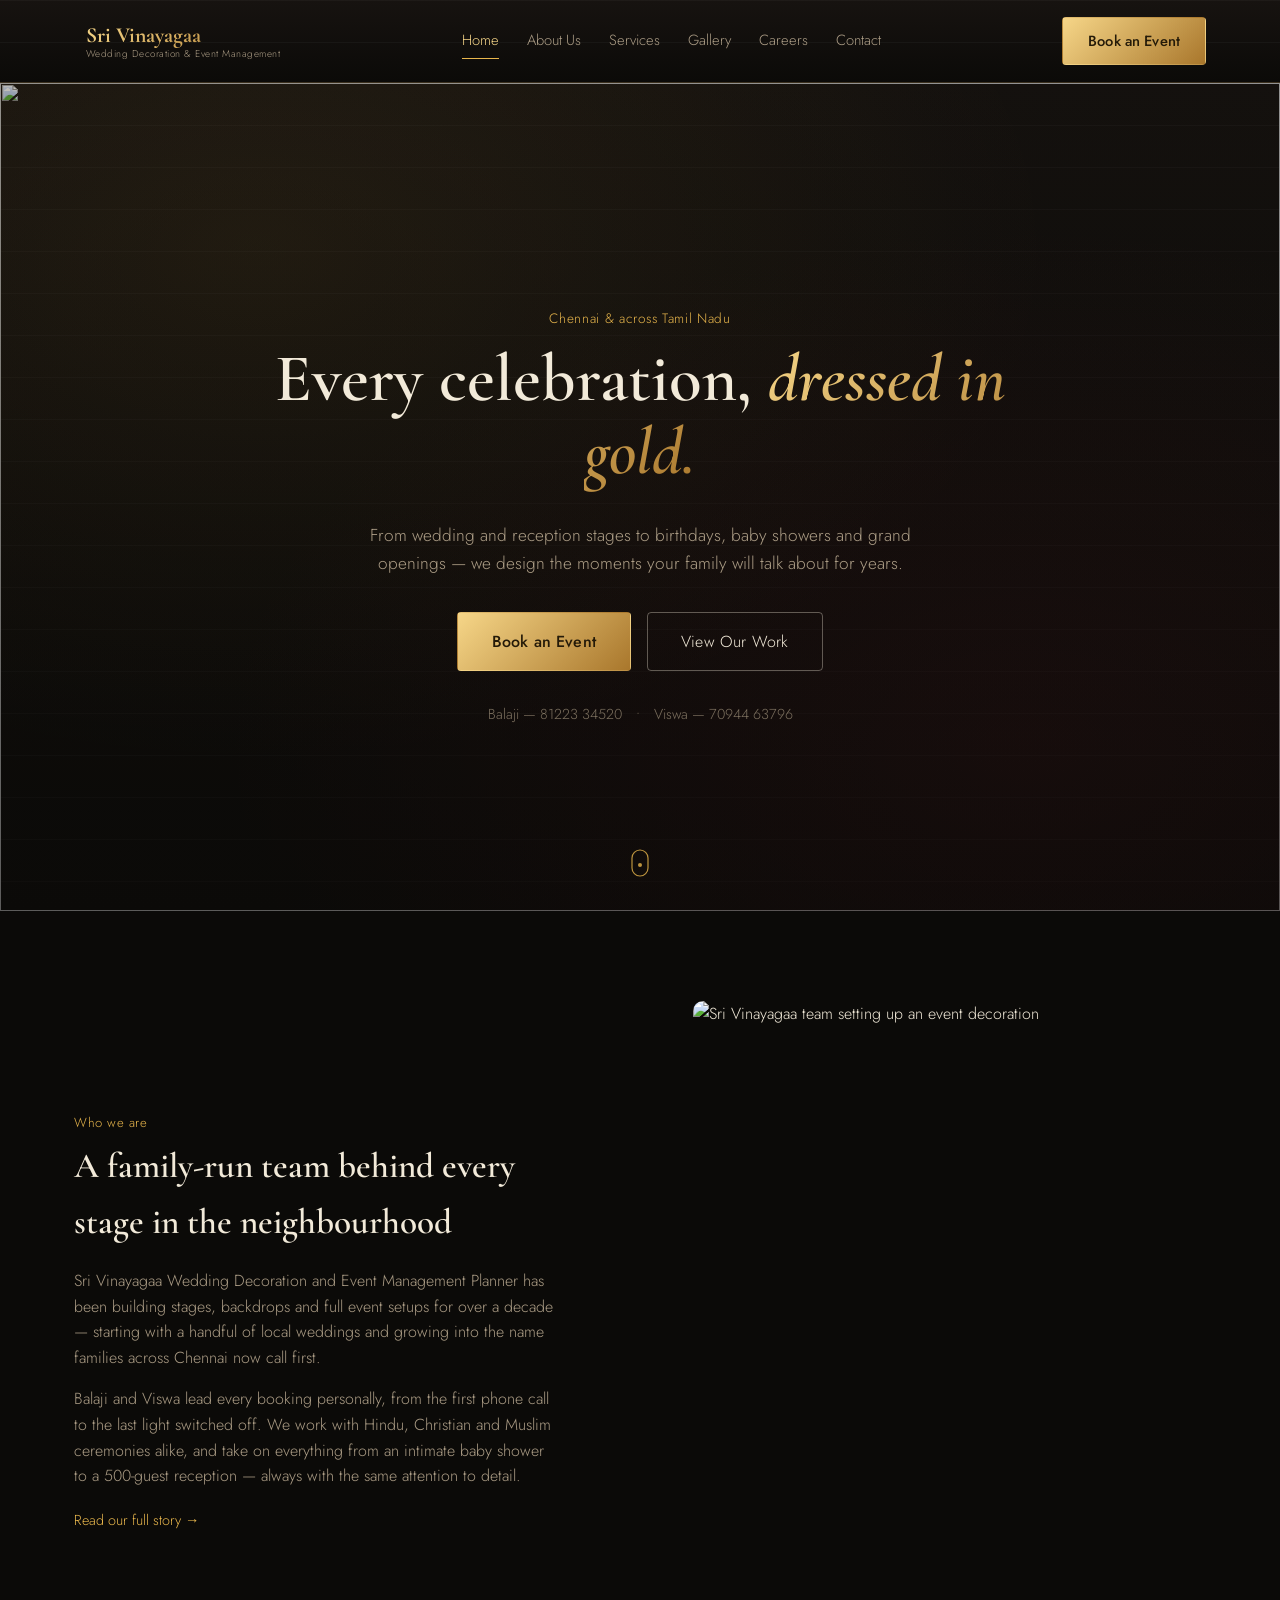
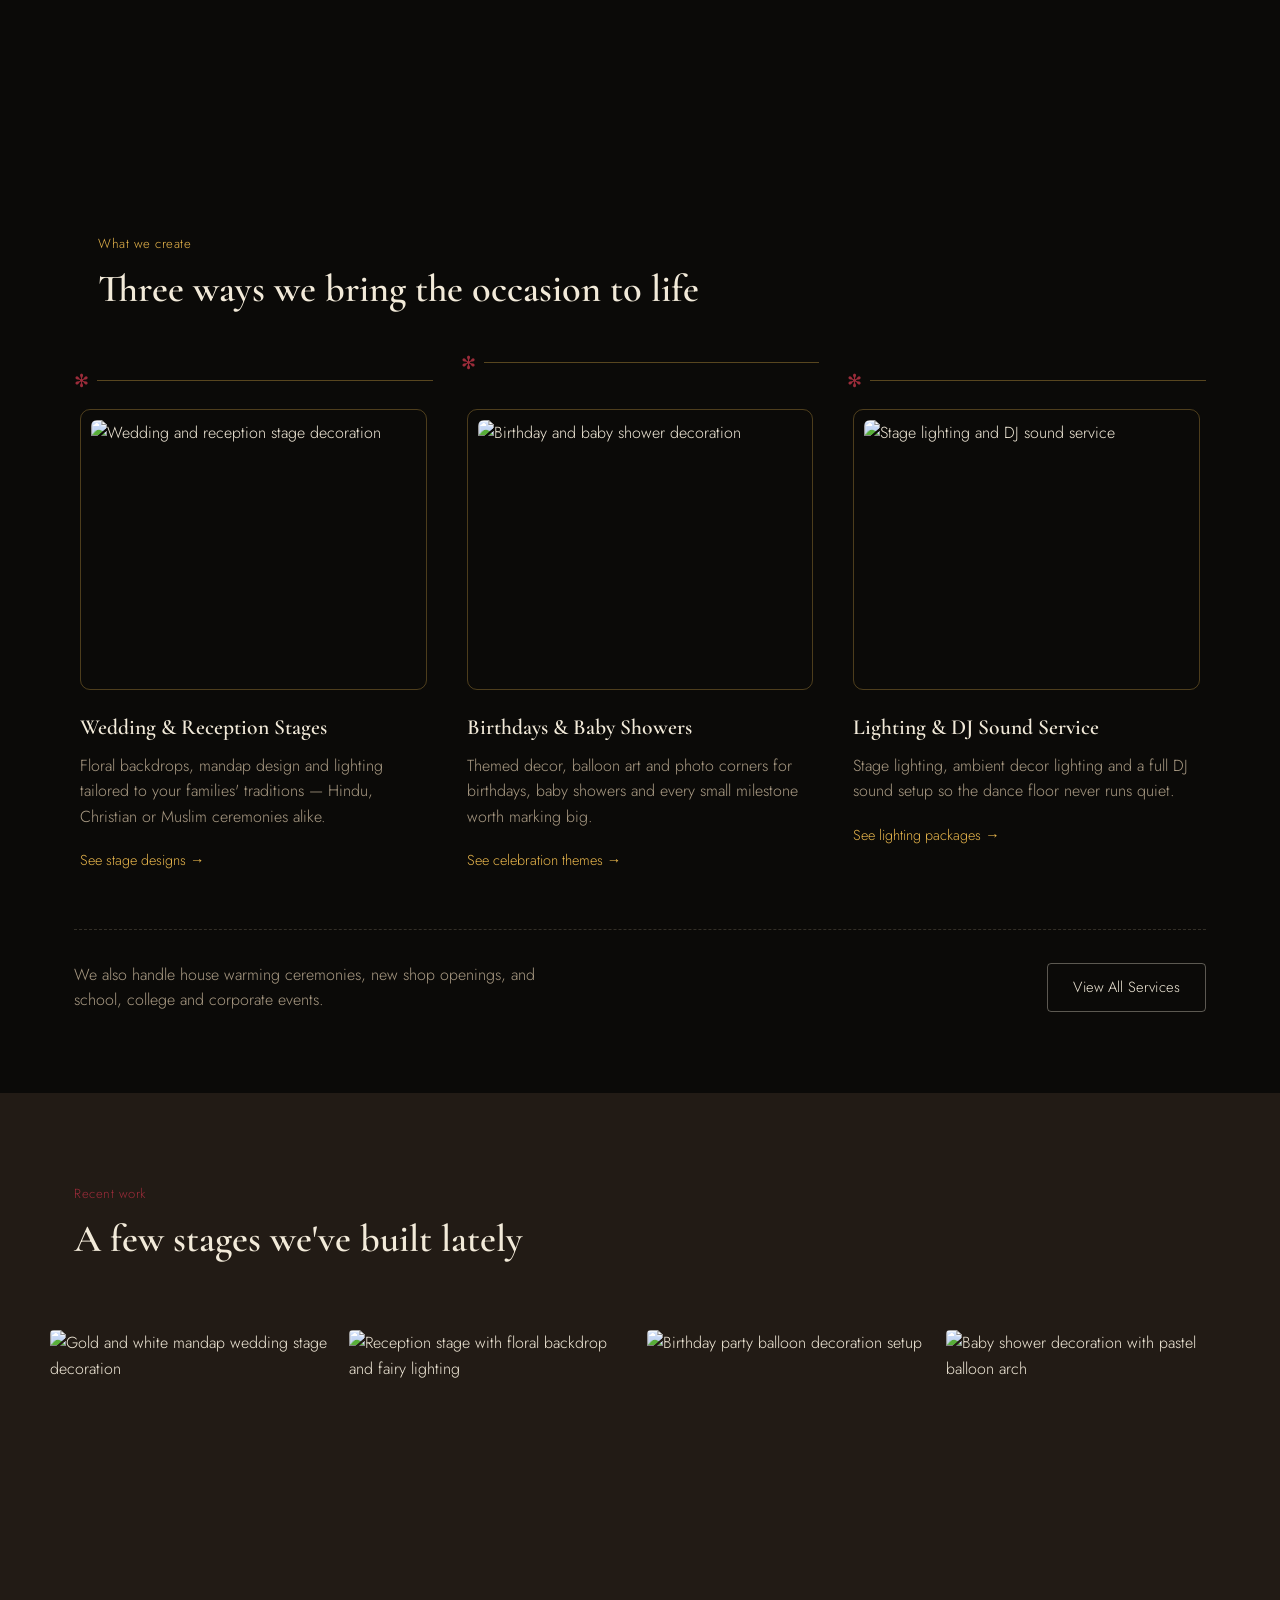
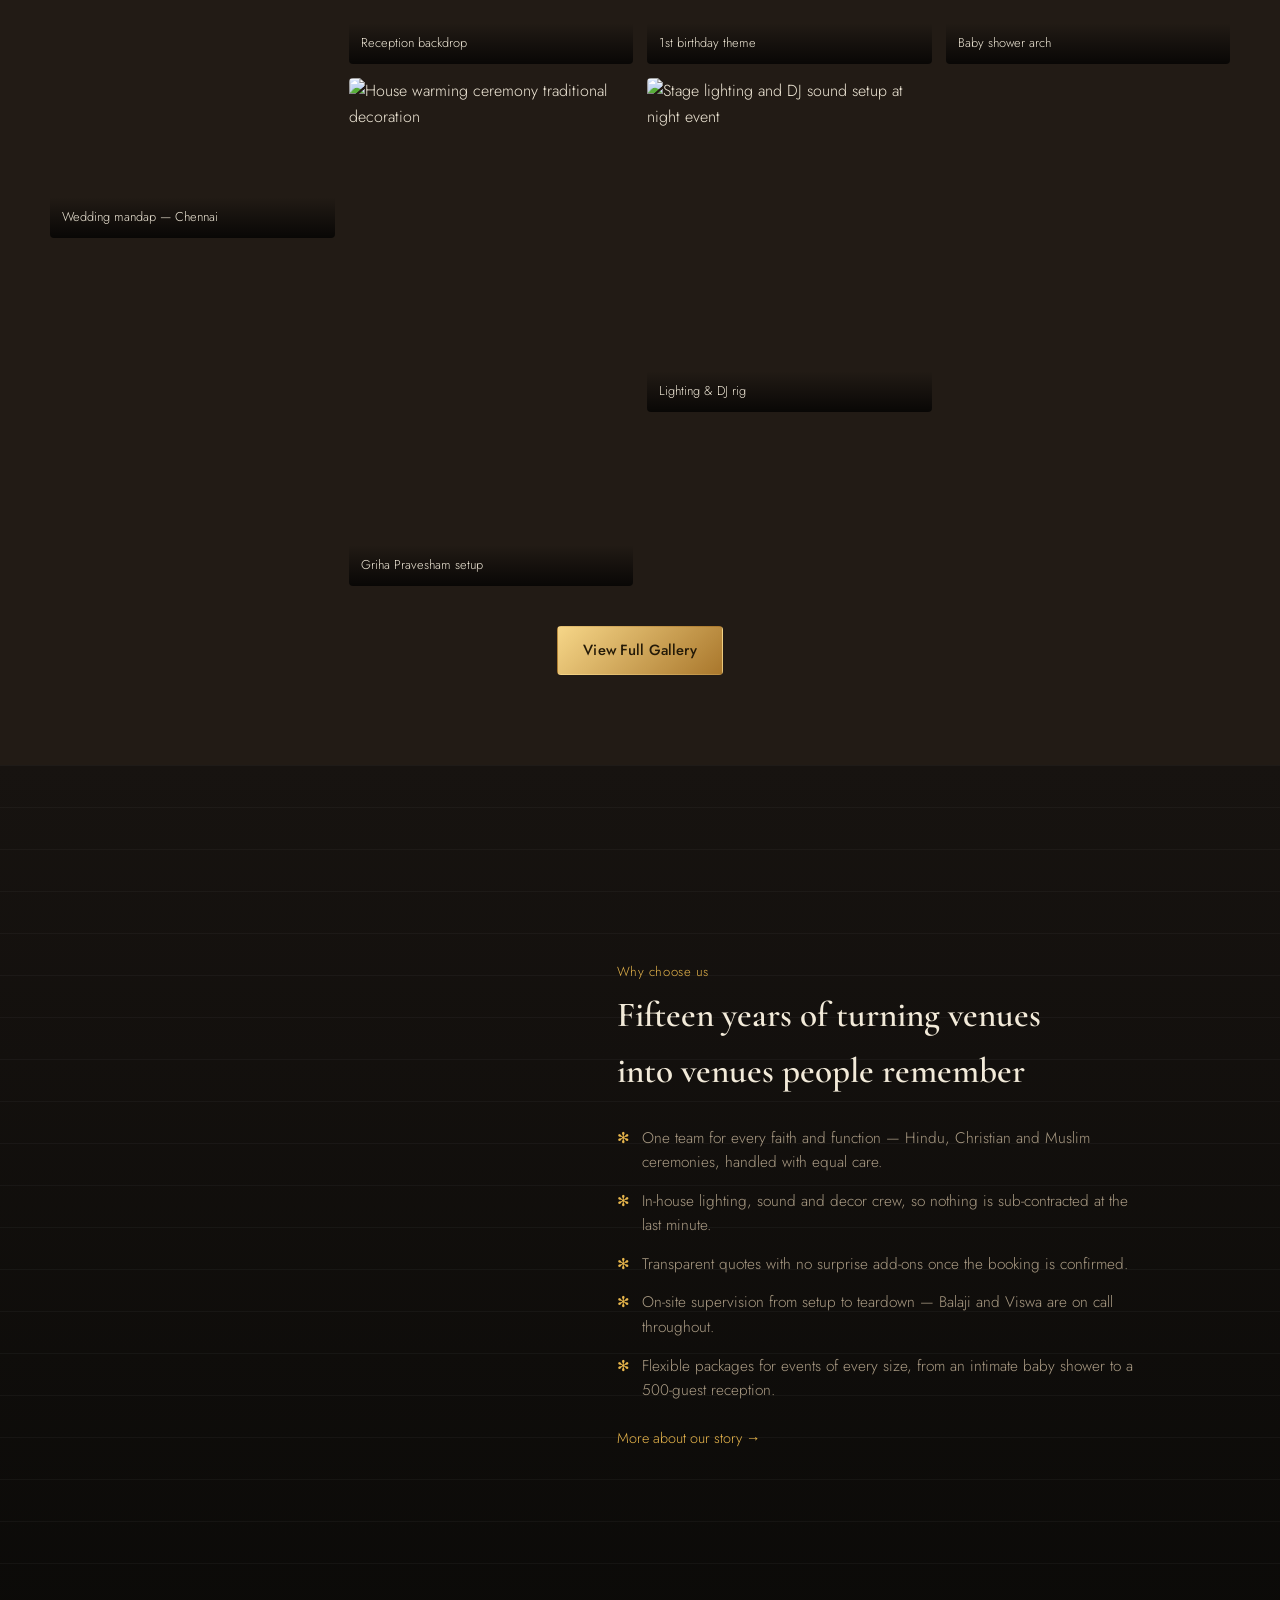
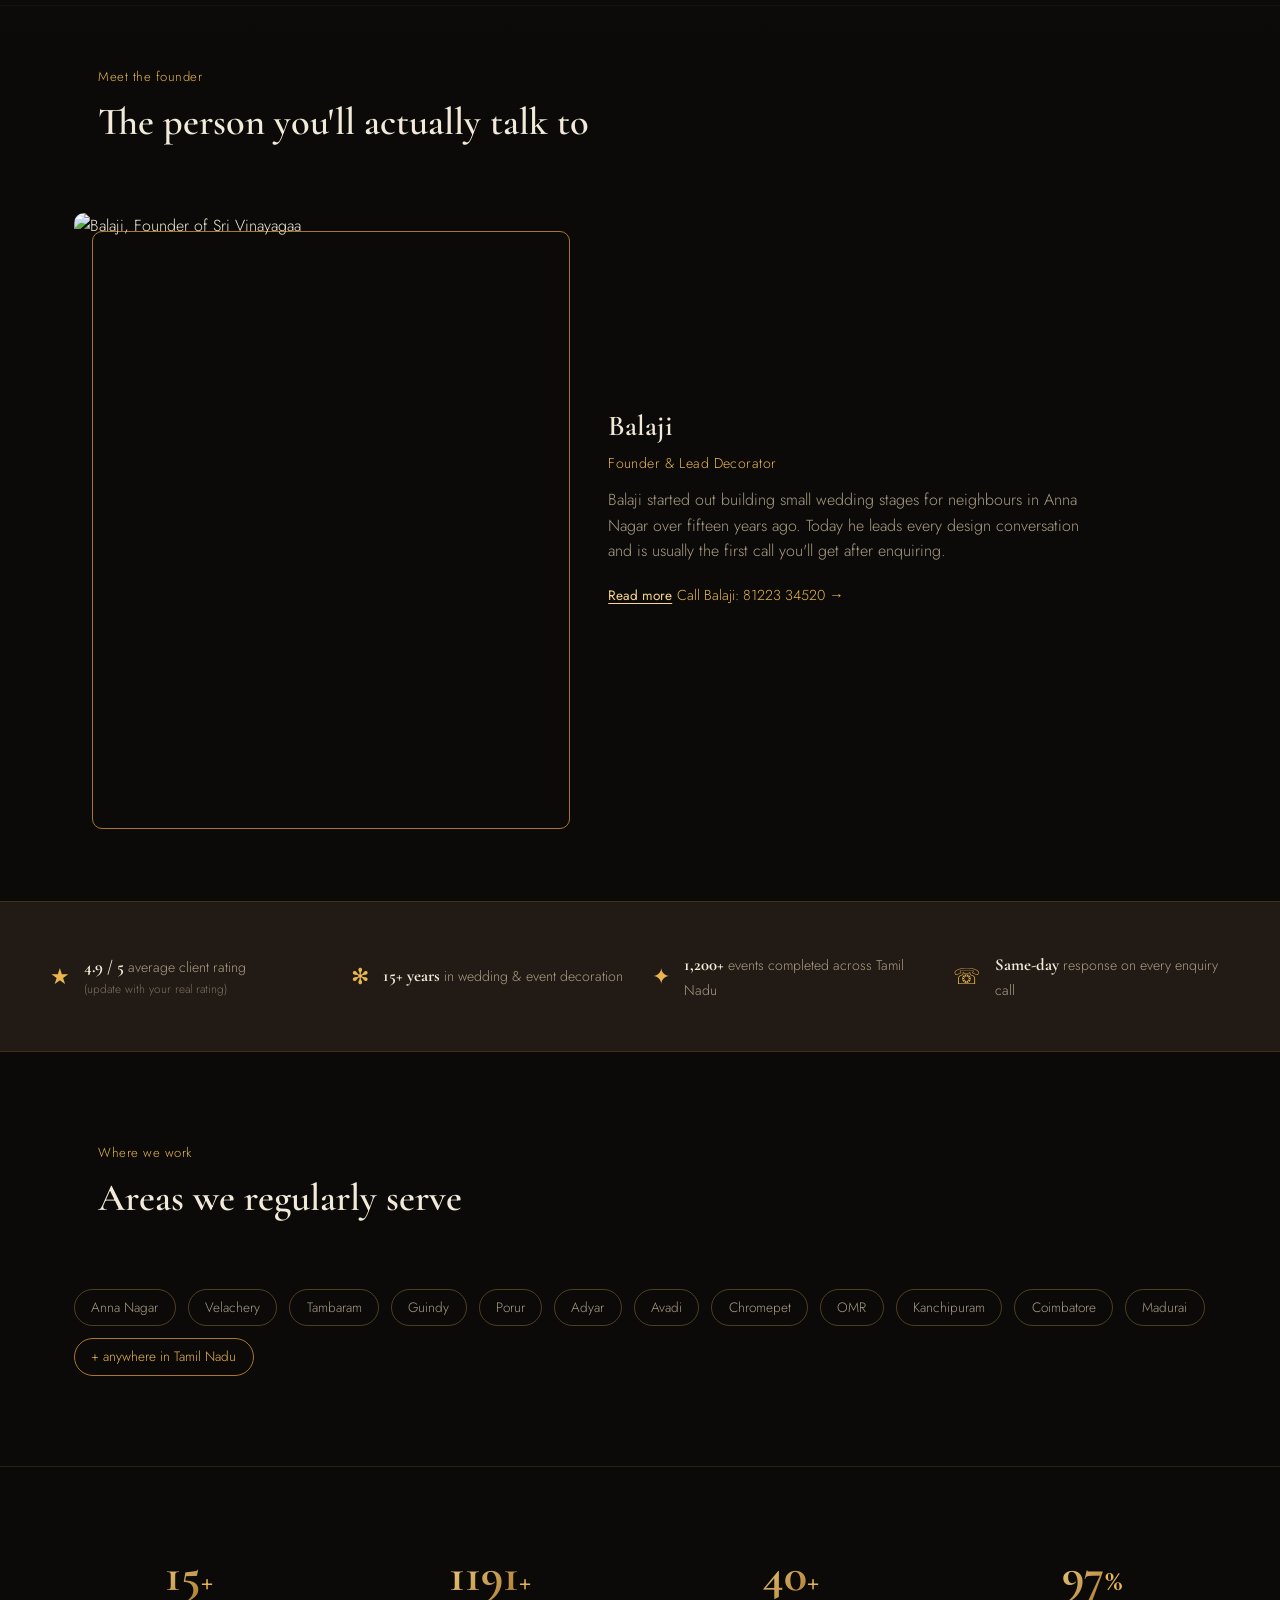
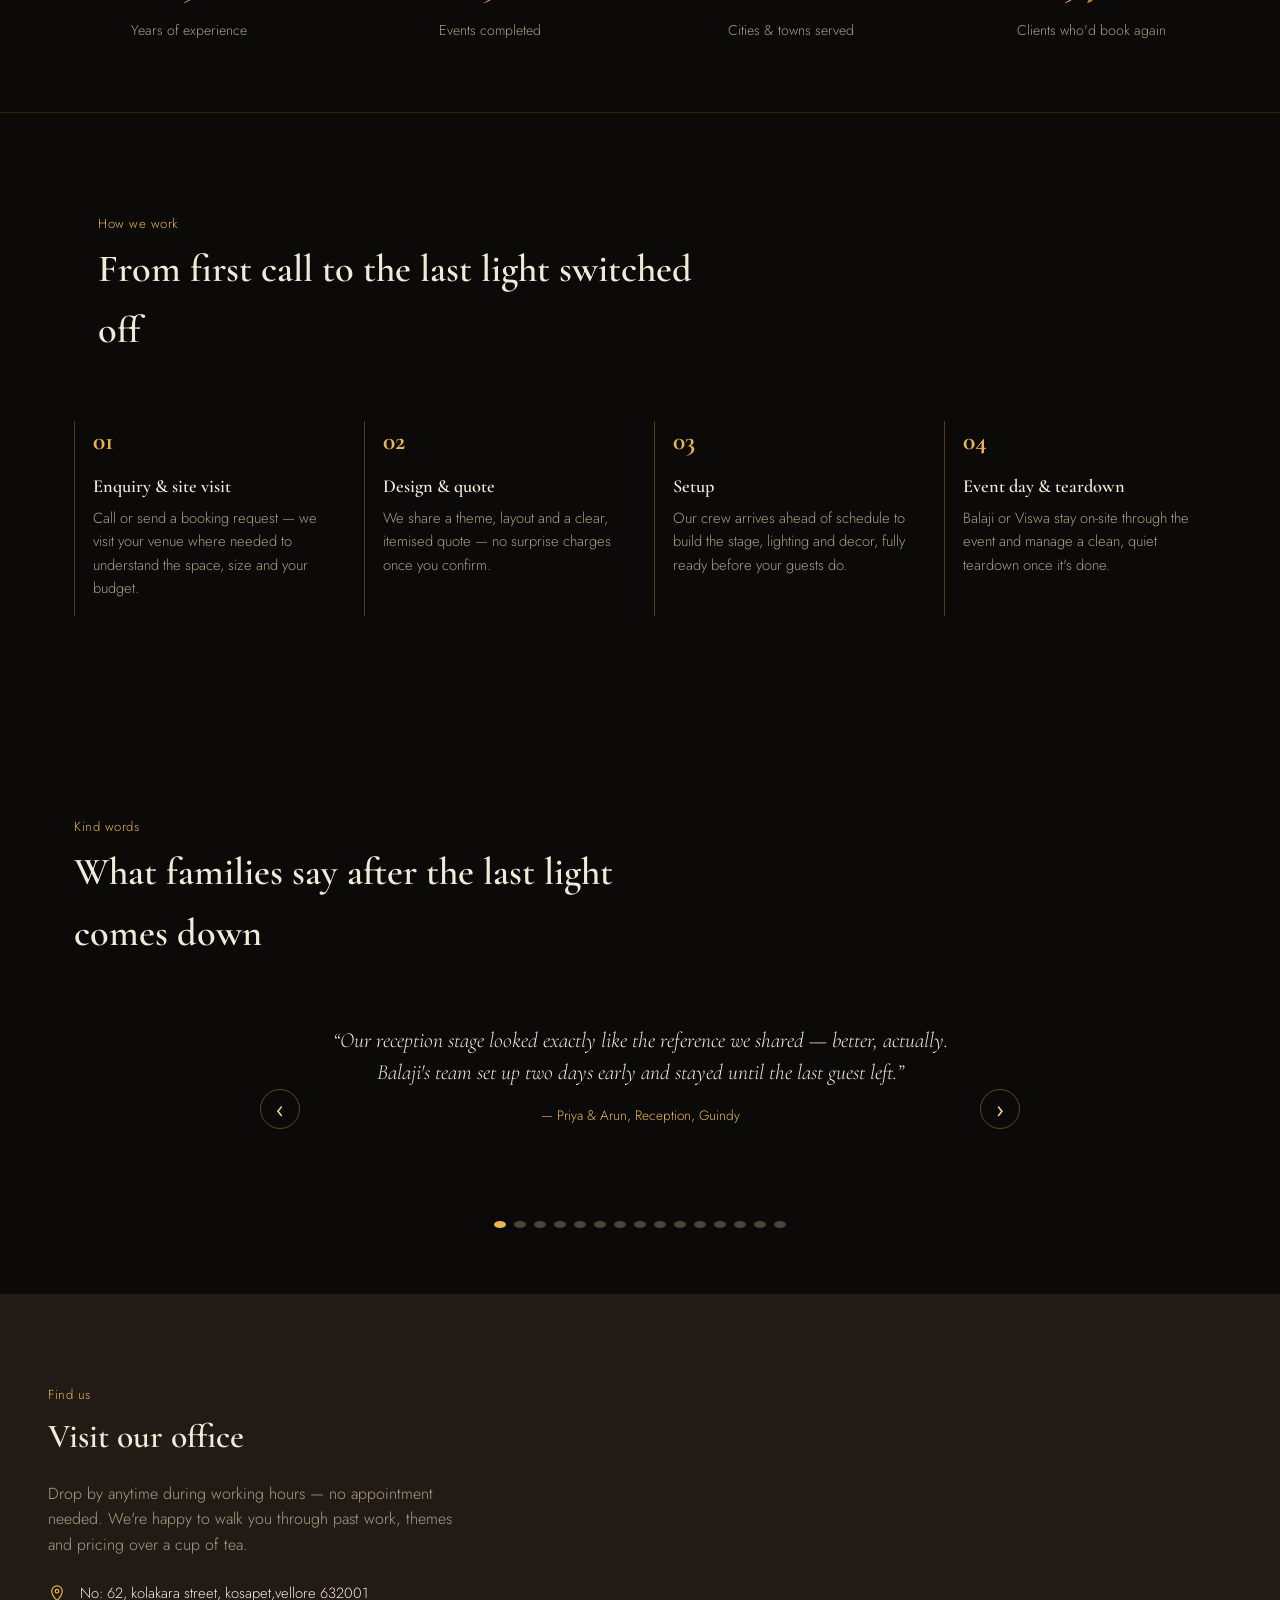
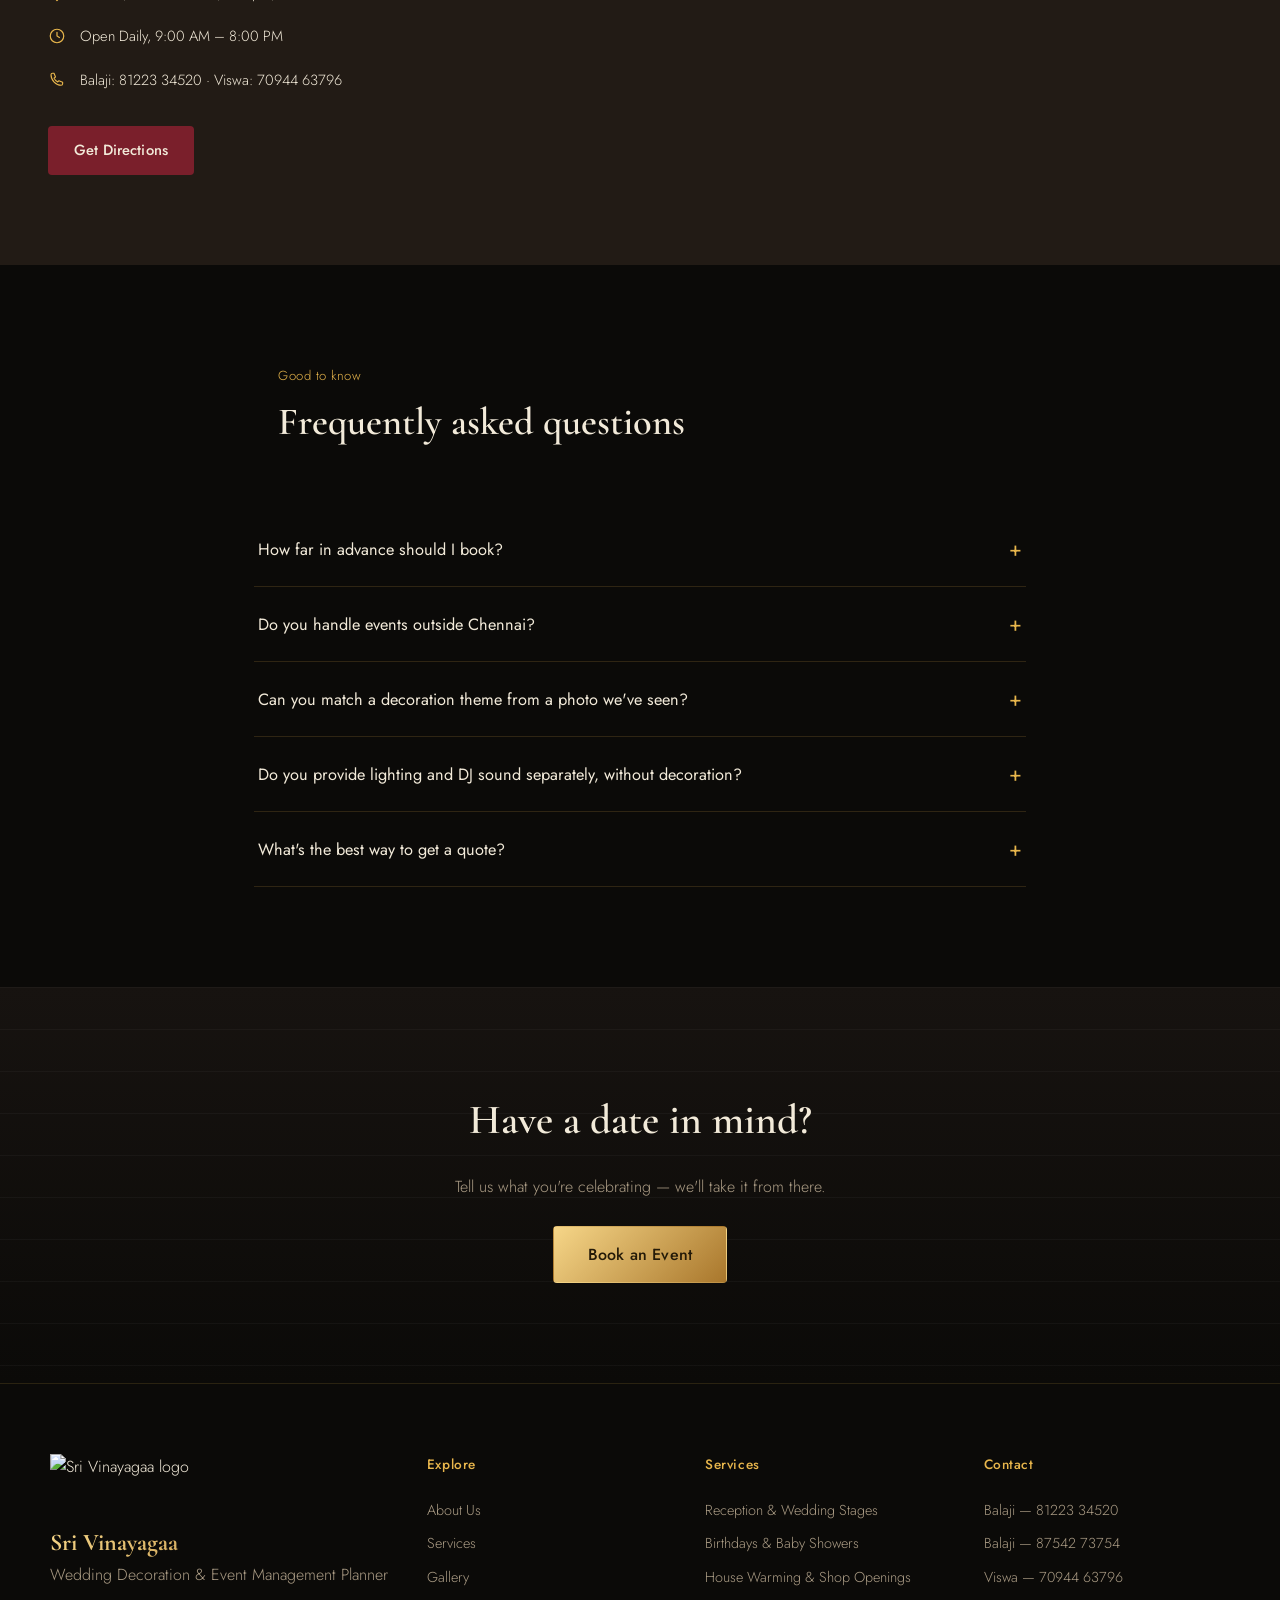
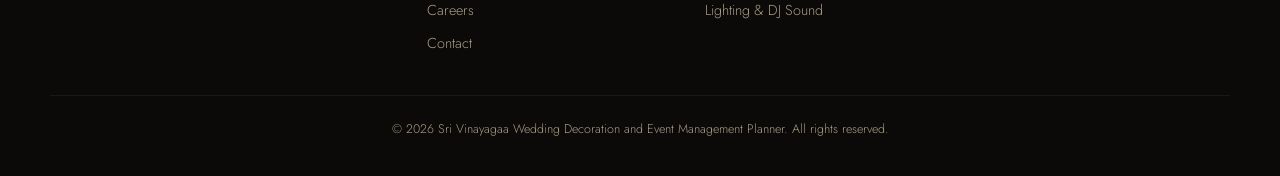
==== index.html @ 03e52f8a "Add files via upload" ====
<!DOCTYPE html>
<html lang="en">
<head>
<meta charset="UTF-8">
<meta name="viewport" content="width=device-width, initial-scale=1.0">
<title>Sri Vinayagaa | Wedding Decoration &amp; Event Management</title>
<meta name="description" content="Sri Vinayagaa Wedding Decoration and Event Management Planner — reception stages, wedding stages, birthday parties, baby showers, house warming, corporate events and lighting &amp; DJ sound service.">
<link rel="preconnect" href="https://fonts.googleapis.com">
<link rel="preconnect" href="https://fonts.gstatic.com" crossorigin>
<link href="https://fonts.googleapis.com/css2?family=Cormorant+Garamond:ital,wght@0,400;0,500;0,600;0,700;1,500&family=Jost:wght@300;400;500;600&display=swap" rel="stylesheet">
<link rel="stylesheet" href="css/style.css">
</head>
<body>

<!-- ============ HEADER ============ -->
<header class="site-header" id="siteHeader">
  <div class="header-inner">
    <a href="index.html" class="brand">
      <span class="brand-mark" aria-hidden="true">
        <img src="images/logo.png" alt="">
      </span>
      <span class="brand-text">
        <span class="brand-name">Sri Vinayagaa</span>
        <span class="brand-tag">Wedding Decoration &amp; Event Management</span>
      </span>
    </a>

    <nav class="main-nav" id="mainNav">
      <a href="index.html" class="active">Home</a>
      <a href="about.html">About Us</a>
      <a href="services.html">Services</a>
      <a href="gallery.html">Gallery</a>
      <a href="careers.html">Careers</a>
      <a href="contact.html">Contact</a>
    </nav>

    <div class="header-actions">
      <button class="btn btn-gold" id="bookEventBtn">Book an Event</button>
      <button class="nav-toggle" id="navToggle" aria-label="Toggle menu" aria-expanded="false">
        <span></span><span></span><span></span>
      </button>
    </div>
  </div>
</header>

<!-- ============ HERO / BANNER ============ -->
<section class="hero" id="home">
  <img src="images/hero-banner.jpg" alt="" class="hero-bg">
  <div class="hero-grain" aria-hidden="true"></div>
  <div class="hero-content">
    <p class="hero-eyebrow">Chennai &amp; across Tamil Nadu</p>
    <h1 class="hero-title">
      Every celebration, <em>dressed in gold.</em>
    </h1>
    <p class="hero-sub">
      From wedding and reception stages to birthdays, baby showers and grand openings —
      we design the moments your family will talk about for years.
    </p>
    <div class="hero-cta">
      <button class="btn btn-gold btn-lg" id="heroBookBtn">Book an Event</button>
      <a href="#gallery" class="btn btn-outline btn-lg">View Our Work</a>
    </div>
    <div class="hero-contacts">
      <a href="tel:8122334520">Balaji — 81223 34520</a>
      <span class="dot">•</span>
      <a href="tel:7094463796">Viswa — 70944 63796</a>
    </div>
  </div>
  <a href="#services" class="scroll-cue" aria-label="Scroll to services">
    <svg width="18" height="28" viewBox="0 0 18 28"><rect x="1" y="1" width="16" height="26" rx="8" fill="none" stroke="#e8b64c" stroke-width="1.2"/><circle cx="9" cy="9" r="2" fill="#e8b64c"><animate attributeName="cy" values="9;16;9" dur="1.8s" repeatCount="indefinite"/></circle></svg>
  </a>
</section>

<!-- ============ INTRO / ABOUT ============ -->
<section class="intro" id="intro">
  <div class="intro-content">
    <p class="section-kicker">Who we are</p>
    <h2>A family-run team behind every stage in the neighbourhood</h2>
    <p>Sri Vinayagaa Wedding Decoration and Event Management Planner has been building stages, backdrops and full event setups for over a decade — starting with a handful of local weddings and growing into the name families across Chennai now call first.</p>
    <p>Balaji and Viswa lead every booking personally, from the first phone call to the last light switched off. We work with Hindu, Christian and Muslim ceremonies alike, and take on everything from an intimate baby shower to a 500-guest reception — always with the same attention to detail.</p>
    <a href="about.html" class="panel-link">Read our full story →</a>
  </div>
  <div class="intro-media">
    <img src="images/about.jpg" alt="Sri Vinayagaa team setting up an event decoration" loading="lazy">
  </div>
</section>

<!-- ============ TOP SERVICES ============ -->
<section class="services" id="services">
  <div class="section-head">
    <p class="section-kicker">What we create</p>
    <h2>Three ways we bring the occasion to life</h2>
  </div>

  <div class="service-panels">
    <article class="service-panel">
      <div class="service-num" aria-hidden="true">✻</div>
      <div class="service-image">
        <img src="images/service-1.jpg" alt="Wedding and reception stage decoration" loading="lazy">
      </div>
      <h3>Wedding &amp; Reception Stages</h3>
      <p>Floral backdrops, mandap design and lighting tailored to your families' traditions — Hindu, Christian or Muslim ceremonies alike.</p>
      <a href="services.html#stages" class="panel-link">See stage designs →</a>
    </article>

    <article class="service-panel service-panel--raised">
      <div class="service-num" aria-hidden="true">✻</div>
      <div class="service-image">
        <img src="images/service-2.jpg" alt="Birthday and baby shower decoration" loading="lazy">
      </div>
      <h3>Birthdays &amp; Baby Showers</h3>
      <p>Themed decor, balloon art and photo corners for birthdays, baby showers and every small milestone worth marking big.</p>
      <a href="services.html#celebrations" class="panel-link">See celebration themes →</a>
    </article>

    <article class="service-panel">
      <div class="service-num" aria-hidden="true">✻</div>
      <div class="service-image">
        <img src="images/service-3.jpg" alt="Stage lighting and DJ sound service" loading="lazy">
      </div>
      <h3>Lighting &amp; DJ Sound Service</h3>
      <p>Stage lighting, ambient decor lighting and a full DJ sound setup so the dance floor never runs quiet.</p>
      <a href="services.html#lighting" class="panel-link">See lighting packages →</a>
    </article>
  </div>

  <div class="services-more">
    <p>We also handle house warming ceremonies, new shop openings, and school, college and corporate events.</p>
    <a href="services.html" class="btn btn-outline">View All Services</a>
  </div>
</section>

<!-- ============ GALLERY ============ -->
<section class="gallery" id="gallery">
  <div class="section-head section-head--light">
    <p class="section-kicker">Recent work</p>
    <h2>A few stages we've built lately</h2>
  </div>

  <div class="gallery-grid">
    <figure class="g-item g-tall">
      <img src="images/gallery-1.jpg" alt="Gold and white mandap wedding stage decoration" loading="lazy">
      <figcaption>Wedding mandap — Chennai</figcaption>
    </figure>
    <figure class="g-item">
      <img src="images/gallery-2.jpg" alt="Reception stage with floral backdrop and fairy lighting" loading="lazy">
      <figcaption>Reception backdrop</figcaption>
    </figure>
    <figure class="g-item">
      <img src="images/gallery-3.jpg" alt="Birthday party balloon decoration setup" loading="lazy">
      <figcaption>1st birthday theme</figcaption>
    </figure>
    <figure class="g-item">
      <img src="images/gallery-4.jpg" alt="Baby shower decoration with pastel balloon arch" loading="lazy">
      <figcaption>Baby shower arch</figcaption>
    </figure>
    <figure class="g-item g-tall">
      <img src="images/gallery-5.jpg" alt="House warming ceremony traditional decoration" loading="lazy">
      <figcaption>Griha Pravesham setup</figcaption>
    </figure>
    <figure class="g-item">
      <img src="images/gallery-6.jpg" alt="Stage lighting and DJ sound setup at night event" loading="lazy">
      <figcaption>Lighting &amp; DJ rig</figcaption>
    </figure>
  </div>

  <div class="gallery-cta">
    <a href="projects.html" class="btn btn-gold">View Full Gallery</a>
  </div>
</section>

<!-- ============ WHY CHOOSE US ============ -->
<section class="why" id="why">
  <div class="why-media" aria-hidden="true">
    <img src="images/why-choose-us.jpg" alt="">
    <div class="why-media-frame"></div>
  </div>
  <div class="why-content">
    <p class="section-kicker">Why choose us</p>
    <h2>Fifteen years of turning venues into venues people remember</h2>
    <ul class="why-list">
      <li><span aria-hidden="true">✻</span> One team for every faith and function — Hindu, Christian and Muslim ceremonies, handled with equal care.</li>
      <li><span aria-hidden="true">✻</span> In-house lighting, sound and decor crew, so nothing is sub-contracted at the last minute.</li>
      <li><span aria-hidden="true">✻</span> Transparent quotes with no surprise add-ons once the booking is confirmed.</li>
      <li><span aria-hidden="true">✻</span> On-site supervision from setup to teardown — Balaji and Viswa are on call throughout.</li>
      <li><span aria-hidden="true">✻</span> Flexible packages for events of every size, from an intimate baby shower to a 500-guest reception.</li>
    </ul>
    <a href="about.html" class="panel-link">More about our story →</a>
  </div>
</section>

<!-- ============ FOUNDER ============ -->
<section class="founders" id="founders">
  <div class="section-head">
    <p class="section-kicker">Meet the founder</p>
    <h2>The person you'll actually talk to</h2>
  </div>

  <div class="founder-single">
    <div class="founder-photo">
      <img src="images/founder-balaji.jpg" alt="Balaji, Founder of Sri Vinayagaa" loading="lazy">
      <div class="founder-photo-frame"></div>
    </div>
    <div class="founder-content">
      <h3>Balaji</h3>
      <p class="founder-role">Founder &amp; Lead Decorator</p>
      <p class="founder-bio">
        Balaji started out building small wedding stages for neighbours in Anna Nagar over fifteen years ago.
        Today he leads every design conversation and is usually the first call you'll get after enquiring.
        <span class="founder-bio-more"> He personally visits larger venues before quoting, and has a habit of showing up to check on a setup even after handing it off to the crew — old habits from the early days when it was just him and one helper.</span>
      </p>
      <button class="founder-toggle" data-state="closed">Read more</button>
      <a href="tel:8122334520" class="panel-link">Call Balaji: 81223 34520 →</a>
    </div>
  </div>
</section>

<!-- ============ TRUST & RECOGNITION ============ -->
<section class="trust" id="trust">
  <div class="trust-grid">
    <div class="trust-item">
      <span class="trust-icon" aria-hidden="true">★</span>
      <p><strong>4.9 / 5</strong> average client rating <em>(update with your real rating)</em></p>
    </div>
    <div class="trust-item">
      <span class="trust-icon" aria-hidden="true">✻</span>
      <p><strong>15+ years</strong> in wedding &amp; event decoration</p>
    </div>
    <div class="trust-item">
      <span class="trust-icon" aria-hidden="true">✦</span>
      <p><strong>1,200+</strong> events completed across Tamil Nadu</p>
    </div>
    <div class="trust-item">
      <span class="trust-icon" aria-hidden="true">☏</span>
      <p><strong>Same-day</strong> response on every enquiry call</p>
    </div>
  </div>
</section>

<!-- ============ SERVICE AREAS ============ -->
<section class="areas" id="areas">
  <div class="section-head">
    <p class="section-kicker">Where we work</p>
    <h2>Areas we regularly serve</h2>
  </div>
  <div class="area-chips">
    <span>Anna Nagar</span>
    <span>Velachery</span>
    <span>Tambaram</span>
    <span>Guindy</span>
    <span>Porur</span>
    <span>Adyar</span>
    <span>Avadi</span>
    <span>Chromepet</span>
    <span>OMR</span>
    <span>Kanchipuram</span>
    <span>Coimbatore</span>
    <span>Madurai</span>
    <span>+ anywhere in Tamil Nadu</span>
  </div>
</section>

<!-- ============ ACHIEVEMENTS / STATS ============ -->
<section class="stats" id="stats">
  <div class="stats-grid">
    <div class="stat">
      <span class="stat-num" data-count="15">0</span><span class="stat-suffix">+</span>
      <p>Years of experience</p>
    </div>
    <div class="stat">
      <span class="stat-num" data-count="1200">0</span><span class="stat-suffix">+</span>
      <p>Events completed</p>
    </div>
    <div class="stat">
      <span class="stat-num" data-count="40">0</span><span class="stat-suffix">+</span>
      <p>Cities &amp; towns served</p>
    </div>
    <div class="stat">
      <span class="stat-num" data-count="98">0</span><span class="stat-suffix">%</span>
      <p>Clients who'd book again</p>
    </div>
  </div>
</section>

<!-- ============ OUR PROCESS ============ -->
<section class="process" id="process">
  <div class="section-head">
    <p class="section-kicker">How we work</p>
    <h2>From first call to the last light switched off</h2>
  </div>
  <ol class="process-steps">
    <li>
      <span class="process-step-num">01</span>
      <h3>Enquiry &amp; site visit</h3>
      <p>Call or send a booking request — we visit your venue where needed to understand the space, size and your budget.</p>
    </li>
    <li>
      <span class="process-step-num">02</span>
      <h3>Design &amp; quote</h3>
      <p>We share a theme, layout and a clear, itemised quote — no surprise charges once you confirm.</p>
    </li>
    <li>
      <span class="process-step-num">03</span>
      <h3>Setup</h3>
      <p>Our crew arrives ahead of schedule to build the stage, lighting and decor, fully ready before your guests do.</p>
    </li>
    <li>
      <span class="process-step-num">04</span>
      <h3>Event day &amp; teardown</h3>
      <p>Balaji or Viswa stay on-site through the event and manage a clean, quiet teardown once it's done.</p>
    </li>
  </ol>
</section>

<!-- ============ TESTIMONIALS ============ --> 
<section class="testimonials" id="testimonials"> 
  <div class="section-head"> 
    <p class="section-kicker">Kind words</p> 
    <h2>What families say after the last light comes down</h2> 
  </div> 
 
  <div class="testimonial-carousel" id="testimonialCarousel"> 
    <button class="t-arrow t-prev" id="tPrev" aria-label="Previous testimonial">‹</button> 
 
    <div class="t-track" id="tTrack"> 

      <blockquote class="t-slide active"> 
        <p>“Our reception stage looked exactly like the reference we shared — better, actually. Balaji's team set up two days early and stayed until the last guest left.”</p> 
        <cite>— Priya &amp; Arun, Reception, Guindy</cite> 
      </blockquote> 

      <blockquote class="t-slide"> 
        <p>“We booked them for our son's first birthday with barely a week's notice. The balloon theme and lighting came together like it was planned for months.”</p> 
        <cite>— Fathima R., Birthday, Velachery</cite> 
      </blockquote> 

      <blockquote class="t-slide"> 
        <p>“Professional, punctual and reasonably priced. The DJ and sound setup for our shop opening drew a crowd from the whole street.”</p> 
        <cite>— Joseph M., Shop Opening, Tambaram</cite> 
      </blockquote> 

      <blockquote class="t-slide"> 
        <p>“The wedding decorations were beautiful and exactly matched our traditional theme. Every small detail was handled perfectly.”</p> 
        <cite>— Kavya &amp; Suresh, Wedding, Anna Nagar</cite> 
      </blockquote> 

      <blockquote class="t-slide"> 
        <p>“From the first discussion to the final setup, everything was smooth. The floral decorations made our engagement ceremony very special.”</p> 
        <cite>— Divya &amp; Karthik, Engagement, Adyar</cite> 
      </blockquote> 

      <blockquote class="t-slide"> 
        <p>“We loved the baby shower decoration. The pastel colours, balloons and backdrop looked amazing in every photograph.”</p> 
        <cite>— Sneha &amp; Vijay, Baby Shower, Porur</cite> 
      </blockquote> 

      <blockquote class="t-slide"> 
        <p>“The house-warming decoration was elegant and simple, exactly what we wanted. The team arrived on time and completed everything neatly.”</p> 
        <cite>— Meena &amp; Rajesh, House Warming, Ambattur</cite> 
      </blockquote> 

      <blockquote class="t-slide"> 
        <p>“The lighting completely transformed our venue. Guests kept asking who arranged the decoration. Excellent work from the entire team.”</p> 
        <cite>— Anitha S., Birthday Celebration, Nungambakkam</cite> 
      </blockquote> 

      <blockquote class="t-slide"> 
        <p>“We had a very short timeline for our corporate event, but the team managed everything professionally. The stage and lighting looked premium.”</p> 
        <cite>— Rahul K., Corporate Event, OMR</cite> 
      </blockquote> 

      <blockquote class="t-slide"> 
        <p>“The reception backdrop was absolutely gorgeous. The combination of flowers and warm lighting made the entire venue look luxurious.”</p> 
        <cite>— Harini &amp; Pradeep, Reception, T. Nagar</cite> 
      </blockquote> 

      <blockquote class="t-slide"> 
        <p>“Our daughter's birthday theme came out exactly as we imagined. The balloon arrangement was colourful, creative and beautifully finished.”</p> 
        <cite>— Lakshmi R., Birthday, Sholinganallur</cite> 
      </blockquote> 

      <blockquote class="t-slide"> 
        <p>“The traditional wedding stage decoration was stunning. The flowers, backdrop and lighting complemented the ceremony beautifully.”</p> 
        <cite>— Nandhini &amp; Vignesh, Wedding, Mylapore</cite> 
      </blockquote> 

      <blockquote class="t-slide"> 
        <p>“We booked the DJ and sound system for our family function. The sound quality was excellent and the setup looked very professional.”</p> 
        <cite>— Dinesh P., Family Function, Chromepet</cite> 
      </blockquote> 

      <blockquote class="t-slide"> 
        <p>“The anniversary decoration was elegant and romantic. The team understood our idea immediately and turned it into a beautiful setup.”</p> 
        <cite>— Aishwarya &amp; Manoj, Anniversary, Besant Nagar</cite> 
      </blockquote> 

      <blockquote class="t-slide"> 
        <p>“Very happy with the service. They handled the decoration, lighting and stage setup without us having to worry about anything. Highly professional.”</p> 
        <cite>— Revathi S., Family Celebration, Madipakkam</cite> 
      </blockquote> 

    </div> 
 
    <button class="t-arrow t-next" id="tNext" aria-label="Next testimonial">›</button> 
 
    <div class="t-dots" id="tDots"></div> 
  </div> 
</section>

<!-- ============ MAP / LOCATION ============ -->
<section class="location" id="location">
  <div class="location-info">
    <p class="section-kicker">Find us</p>
    <h2>Visit our office</h2>
    <p class="location-text">Drop by anytime during working hours — no appointment needed. We're happy to walk you through past work, themes and pricing over a cup of tea.</p>
    <ul class="location-details">
      <li>
        <span class="loc-icon" aria-hidden="true">
          <svg width="18" height="18" viewBox="0 0 24 24" fill="none"><path d="M12 22s7-7.2 7-12.5A7 7 0 0 0 5 9.5C5 14.8 12 22 12 22Z" stroke="currentColor" stroke-width="1.6"/><circle cx="12" cy="9.5" r="2.4" stroke="currentColor" stroke-width="1.6"/></svg>
        </span>
        <span>No: 62, kolakara street, kosapet,vellore 632001<em></em></span>
      </li>
      <li>
        <span class="loc-icon" aria-hidden="true">
          <svg width="18" height="18" viewBox="0 0 24 24" fill="none"><circle cx="12" cy="12" r="9" stroke="currentColor" stroke-width="1.6"/><path d="M12 7v5l3.2 2" stroke="currentColor" stroke-width="1.6" stroke-linecap="round"/></svg>
        </span>
        <span>Open Daily, 9:00 AM – 8:00 PM</span>
      </li>
      <li>
        <span class="loc-icon" aria-hidden="true">
          <svg width="18" height="18" viewBox="0 0 24 24" fill="none"><path d="M4 5c0-1 1-2 2-2h2l2 5-2 1.5c1 2.3 2.7 4 5 5L14.5 13l5 2v2c0 1-1 2-2 2C10.6 19 4 12.4 4 5Z" stroke="currentColor" stroke-width="1.5" stroke-linejoin="round"/></svg>
        </span>
        <span><a href="tel:8122334520">Balaji: 81223 34520</a> · <a href="tel:7094463796">Viswa: 70944 63796</a></span>
      </li>
    </ul>
    <a href="contact.html" class="btn btn-maroon">Get Directions</a>
  </div>
  <div class="location-map">
    <iframe
      title="Sri Vinayagaa office location map"
      src="https://www.google.com/maps?q=Anna%20Nagar,Chennai,Tamil%20Nadu&output=embed"
      width="100%" height="100%" style="border:0;" allowfullscreen="" loading="lazy"
      referrerpolicy="no-referrer-when-downgrade">
    </iframe>
  </div>
</section>

<!-- ============ FAQ ============ -->
<section class="faq" id="faq">
  <div class="section-head">
    <p class="section-kicker">Good to know</p>
    <h2>Frequently asked questions</h2>
  </div>

  <div class="faq-list">
    <div class="faq-item">
      <button class="faq-q" aria-expanded="false">
        How far in advance should I book?
        <span class="faq-icon" aria-hidden="true">+</span>
      </button>
      <div class="faq-a"><p>For weddings and receptions we recommend 2–3 months ahead, especially in wedding season (Dec–Feb, Apr–May). Birthdays, baby showers and shop openings can often be arranged within a week.</p></div>
    </div>
    <div class="faq-item">
      <button class="faq-q" aria-expanded="false">
        Do you handle events outside Chennai?
        <span class="faq-icon" aria-hidden="true">+</span>
      </button>
      <div class="faq-a"><p>Yes, we travel across Tamil Nadu. Travel and setup charges depend on distance and are included in your quote up front.</p></div>
    </div>
    <div class="faq-item">
      <button class="faq-q" aria-expanded="false">
        Can you match a decoration theme from a photo we've seen?
        <span class="faq-icon" aria-hidden="true">+</span>
      </button>
      <div class="faq-a"><p>Absolutely — share the reference image when you enquire and we'll quote a close match, or adapt it to your venue and budget.</p></div>
    </div>
    <div class="faq-item">
      <button class="faq-q" aria-expanded="false">
        Do you provide lighting and DJ sound separately, without decoration?
        <span class="faq-icon" aria-hidden="true">+</span>
      </button>
      <div class="faq-a"><p>Yes, lighting and DJ sound can be booked as a standalone service for any function, with or without our decoration packages.</p></div>
    </div>
    <div class="faq-item">
      <button class="faq-q" aria-expanded="false">
        What's the best way to get a quote?
        <span class="faq-icon" aria-hidden="true">+</span>
      </button>
      <div class="faq-a"><p>Call Balaji or Viswa directly, or use the Book an Event button to send us your event date, type and guest count.</p></div>
    </div>
  </div>
</section>

<!-- ============ FINAL CTA ============ -->
<section class="final-cta">
  <h2>Have a date in mind?</h2>
  <p>Tell us what you're celebrating — we'll take it from there.</p>
  <button class="btn btn-gold btn-lg" id="ctaBookBtn">Book an Event</button>
</section>

<!-- ============ FOOTER ============ -->
<footer class="site-footer">
  <div class="footer-top">
    <div class="footer-brand">
      <img src="images/logo.png" alt="Sri Vinayagaa logo" class="footer-logo">
      <span class="brand-name">Sri Vinayagaa</span>
      <p>Wedding Decoration &amp; Event Management Planner</p>
    </div>
    <div class="footer-col">
      <h4>Explore</h4>
      <a href="about.html">About Us</a>
      <a href="services.html">Services</a>
      <a href="projects.html">Gallery</a>
      <a href="careers.html">Careers</a>
      <a href="contact.html">Contact</a>
    </div>
    <div class="footer-col">
      <h4>Services</h4>
      <a href="services.html#stages">Reception &amp; Wedding Stages</a>
      <a href="services.html#celebrations">Birthdays &amp; Baby Showers</a>
      <a href="services.html#corporate">House Warming &amp; Shop Openings</a>
      <a href="services.html#lighting">Lighting &amp; DJ Sound</a>
    </div>
    <div class="footer-col">
      <h4>Contact</h4>
      <a href="tel:8122334520">Balaji — 81223 34520</a>
      <a href="tel:8754273754">Balaji — 87542 73754</a>
      <a href="tel:7094463796">Viswa — 70944 63796</a>
    </div>
  </div>
  <div class="footer-bottom">
    <p>© <span id="year"></span> Sri Vinayagaa Wedding Decoration and Event Management Planner. All rights reserved.</p>
  </div>
</footer>

<!-- ============ BOOK AN EVENT MODAL ============ -->
<div class="modal-overlay" id="bookModal">
  <div class="modal-box" role="dialog" aria-modal="true" aria-labelledby="modalTitle">
    <button class="modal-close" id="modalClose" aria-label="Close">×</button>
    <h3 id="modalTitle">Book an Event</h3>
    <p class="modal-sub">Share a few details and we'll call you back to confirm availability.</p>
    <form id="bookForm">
      <label>Your Name
        <input type="text" name="name" required placeholder="e.g. Priya Arun">
      </label>
      <label>Phone Number
        <input type="tel" name="phone" required pattern="[0-9]{10}" placeholder="10-digit mobile number">
      </label>
      <label>Event Type
        <select name="eventType" required>
          <option value="">Select an event</option>
          <option>Wedding / Reception Stage</option>
          <option>Birthday Party</option>
          <option>Baby Shower</option>
          <option>House Warming</option>
          <option>Shop Opening</option>
          <option>School / College / Corporate Event</option>
          <option>Lighting &amp; DJ Sound Only</option>
        </select>
      </label>
      <label>Event Date
        <input type="date" name="eventDate" required>
      </label>
      <label>Message (optional)
        <textarea name="message" rows="3" placeholder="Tell us about the theme, venue or guest count"></textarea>
      </label>
      <button type="submit" class="btn btn-gold btn-lg">Send Enquiry</button>
    </form>
    <div class="modal-success" id="modalSuccess">
      <p>Thank you! We've received your enquiry and will call you shortly to confirm the details.</p>
      <button class="btn btn-outline" id="modalSuccessClose">Close</button>
    </div>
  </div>
</div>

<script src="js/script.js"></script>
</body>
</html>
---- css/style.css ----
/* =========================================================
   Sri Vinayagaa — Wedding Decoration & Event Management
   Palette: near-black wood + gold gradient + maroon accent
   Type: Cormorant Garamond (display) + Jost (body/UI)
   ========================================================= */

:root{
  --black: #0b0a08;
  --wood-dark: #171310;
  --wood-mid: #221b15;
  --wood-line: rgba(255,255,255,0.035);
  --gold: #e8b64c;
  --gold-light: #f6d688;
  --gold-deep: #a9772c;
  --maroon: #7a1f2b;
  --maroon-light: #9c2c3a;
  --cream: #f2ead9;
  --muted: #ab9c85;
  --muted-2: #7c705f;

  --font-display: 'Cormorant Garamond', Georgia, serif;
  --font-body: 'Jost', Arial, sans-serif;

  --radius-sm: 4px;
  --radius-md: 10px;
  --container: 1180px;
}

*, *::before, *::after{ box-sizing: border-box; }
html{ scroll-behavior: smooth; }
body{
  margin:0;
  background: var(--black);
  color: var(--cream);
  font-family: var(--font-body);
  font-weight: 300;
  line-height: 1.6;
  -webkit-font-smoothing: antialiased;
}
img{ max-width:100%; display:block; }
a{ color: inherit; text-decoration: none; }
h1,h2,h3,h4{ font-family: var(--font-display); font-weight: 600; margin: 0 0 .5em; color: var(--cream); }
p{ margin: 0 0 1em; color: var(--muted); }
ul{ list-style:none; margin:0; padding:0; }
button{ font-family: var(--font-body); cursor:pointer; }

@media (prefers-reduced-motion: reduce){
  html{ scroll-behavior:auto; }
  *{ animation-duration: .001ms !important; animation-iteration-count: 1 !important; transition-duration: .001ms !important; }
}

/* wood-plank texture, reused on dark sections */
.wood-texture, .hero, .site-header, .why, .final-cta{
  background-image:
    repeating-linear-gradient(180deg, var(--wood-line) 0px, var(--wood-line) 1px, transparent 1px, transparent 42px),
    linear-gradient(180deg, var(--wood-dark), var(--black));
}

.section-kicker{
  font-family: var(--font-body);
  font-size: .82rem;
  letter-spacing: .04em;
  color: var(--gold);
  margin-bottom: .4em;
}
.section-head{ max-width: var(--container); margin: 0 auto; padding: 0 24px 40px; }
.section-head h2{ font-size: clamp(1.7rem, 3vw, 2.4rem); max-width: 640px; }
.section-head--light p.section-kicker{ color: var(--maroon-light); }

.btn{
  display:inline-flex; align-items:center; justify-content:center;
  padding: .8em 1.7em;
  border-radius: var(--radius-sm);
  border: 1px solid transparent;
  font-size: .92rem;
  letter-spacing: .01em;
  transition: transform .18s ease, box-shadow .18s ease, background .18s ease, color .18s ease;
  white-space: nowrap;
}
.btn-gold{
  background: linear-gradient(135deg, var(--gold-light), var(--gold-deep));
  color: #241a08;
  font-weight: 500;
}
.btn-gold:hover{ transform: translateY(-1px); box-shadow: 0 8px 22px rgba(232,182,76,.28); }
.btn-outline{
  background: transparent;
  border-color: rgba(242,234,217,.35);
  color: var(--cream);
}
.btn-outline:hover{ border-color: var(--gold); color: var(--gold-light); }
.btn-maroon{
  background: var(--maroon);
  color: var(--cream);
  font-weight: 500;
}
.btn-maroon:hover{ background: var(--maroon-light); transform: translateY(-1px); }
.btn-lg{ padding: 1em 2.1em; font-size: 1rem; }

/* ---------------- HEADER ---------------- */
.site-header{
  position: sticky; top:0; z-index: 100;
  border-bottom: 1px solid rgba(232,182,76,.14);
}
.header-inner{
  max-width: var(--container); margin: 0 auto; padding: 14px 24px;
  display:flex; align-items:center; justify-content:space-between; gap: 20px;
}
.brand{ display:flex; align-items:center; gap: 12px; flex-shrink:0; min-width:0; }
.brand-mark{
  display:flex; align-items:center; justify-content:flex-start;
  height: 54px; flex-shrink:0;
}
.brand-mark img{
  height:100%; width:auto; max-width: 180px; object-fit: contain;
}
.brand-text{ display:flex; flex-direction:column; line-height:1.15; min-width:0; }
.brand-name{
  font-family: var(--font-display); font-weight:700; font-size:1.35rem;
  background: linear-gradient(135deg, var(--gold-light), var(--gold-deep));
  -webkit-background-clip:text; background-clip:text; color:transparent;
}
.brand-tag{ font-size: .62rem; letter-spacing:.05em; color: var(--muted); white-space: nowrap; overflow: hidden; text-overflow: ellipsis; }

.main-nav{ display:flex; gap: 28px; }
.main-nav a{ font-size: .92rem; color: var(--muted); position:relative; padding: 4px 0; }
.main-nav a:hover, .main-nav a.active{ color: var(--gold-light); }
.main-nav a.active::after{
  content:""; position:absolute; left:0; right:0; bottom:-2px; height:1px; background: var(--gold);
}

.header-actions{ display:flex; align-items:center; gap: 16px; }
.nav-toggle{ display:none; flex-direction:column; gap:5px; background:none; border:none; padding:6px; }
.nav-toggle span{ width:22px; height:2px; background: var(--gold-light); display:block; }

/* ---------------- HERO ---------------- */
.hero{
  position:relative; min-height: 92vh; display:flex; align-items:center; justify-content:center;
  text-align:center; padding: 100px 24px 60px; overflow:hidden;
}
.hero-bg{
  position:absolute; inset:0; width:100%; height:100%;
  object-fit: cover; object-position: center;
  z-index: 0;
}
.hero-grain{
  position:absolute; inset:0; z-index: 1;
  background:
    linear-gradient(180deg, rgba(11,10,8,.25), rgba(11,10,8,.55)),
    radial-gradient(ellipse at 20% 20%, rgba(232,182,76,.10), transparent 55%),
    radial-gradient(ellipse at 80% 80%, rgba(122,31,43,.18), transparent 55%);
  pointer-events:none;
}
.hero-content{ position:relative; z-index: 2; max-width: 760px; animation: heroIn .9s ease both; }
@keyframes heroIn{ from{ opacity:0; transform: translateY(16px);} to{ opacity:1; transform:none; } }

.hero-eyebrow{ color: var(--gold); font-size: .85rem; letter-spacing:.05em; margin-bottom: 14px; }
.hero-title{
  font-size: clamp(2.4rem, 6vw, 4.2rem); line-height:1.08; margin-bottom: .5em;
}
.hero-title em{
  font-style: italic;
  background: linear-gradient(135deg, var(--gold-light), var(--gold-deep));
  -webkit-background-clip:text; background-clip:text; color:transparent;
}
.hero-sub{ font-size: 1.08rem; max-width: 560px; margin: 0 auto 2em; color: var(--muted); }
.hero-cta{ display:flex; gap: 16px; justify-content:center; flex-wrap:wrap; margin-bottom: 2em; }
.hero-contacts{ font-size: .9rem; color: var(--muted-2); }
.hero-contacts a:hover{ color: var(--gold-light); }
.hero-contacts .dot{ margin: 0 10px; }

.scroll-cue{
  position:absolute; bottom: 26px; left:50%; transform: translateX(-50%);
  opacity:.8; z-index: 2;
}

/* ---------------- INTRO / ABOUT ---------------- */
.intro{
  display:grid; grid-template-columns: 1fr .9fr; align-items:center; gap: 48px;
  max-width: var(--container); margin: 0 auto; padding: 90px 24px;
}
.intro-content h2{ font-size: clamp(1.6rem, 3vw, 2.2rem); max-width: 480px; }
.intro-content p{ max-width: 480px; }
.intro-media img{ border-radius: var(--radius-md); aspect-ratio: 4/5; object-fit:cover; width:100%; }

/* ---------------- SERVICES ---------------- */
.services{ padding: 100px 24px 80px; max-width: var(--container); margin:0 auto; }
.service-panels{
  display:grid; grid-template-columns: repeat(3, 1fr); gap: 28px;
}
.service-panel{
  border-top: 1px solid rgba(232,182,76,.35);
  padding: 28px 6px 0;
  position:relative;
}
.service-panel--raised{ padding-top: 0; margin-top: -18px; padding-top: 46px; }
.service-num{
  position:absolute; top: -14px; left:0; color: var(--maroon-light);
  font-size: 1.1rem; background: var(--black); padding-right: 8px;
}
.service-image{
  border: 1px solid rgba(232,182,76,.3);
  border-radius: var(--radius-md);
  padding: 10px;
  margin-bottom: 20px;
  overflow: hidden;
}
.service-image img{
  width:100%; aspect-ratio: 5/4; object-fit: cover;
  border-radius: 6px;
  transition: transform .5s ease;
}
.service-panel:hover .service-image img{ transform: scale(1.05); }
.service-panel h3{ font-size: 1.35rem; margin-bottom: .35em; }
.panel-link{ color: var(--gold); font-size: .9rem; display:inline-block; margin-top: 4px; }
.panel-link:hover{ color: var(--gold-light); }

.services-more{
  margin-top: 56px; padding-top: 32px; border-top: 1px dashed rgba(171,156,133,.25);
  display:flex; align-items:center; justify-content:space-between; gap: 24px; flex-wrap:wrap;
}
.services-more p{ margin:0; max-width: 480px; }

/* ---------------- GALLERY ---------------- */
.gallery{ padding: 90px 24px; background: var(--wood-mid); }
.gallery-grid{
  max-width: var(--container); margin: 0 auto;
  display:grid; grid-template-columns: repeat(4, 1fr); grid-auto-rows: 160px; gap: 14px;
}
.g-item{ position:relative; overflow:hidden; border-radius: var(--radius-sm); margin:0; grid-row: span 2; }
.g-tall{ grid-row: span 3; }
.g-item img{ width:100%; height:100%; object-fit:cover; transition: transform .5s ease; }
.g-item:hover img{ transform: scale(1.06); }
.g-item figcaption{
  position:absolute; left:0; right:0; bottom:0; padding: 10px 12px;
  font-size: .8rem; color: var(--cream);
  background: linear-gradient(0deg, rgba(0,0,0,.75), transparent);
}
.gallery-cta{ text-align:center; margin-top: 40px; }

/* ---------------- WHY CHOOSE US ---------------- */
.why{
  display:grid; grid-template-columns: .8fr 1fr; align-items:center; gap: 0;
  padding: 100px 0;
}
.why-media{ position:relative; padding-left: 24px; }
.why-media img{ border-radius: var(--radius-md); aspect-ratio: 4/5; object-fit:cover; }
.why-media-frame{
  position:absolute; top: 24px; left: 44px; right: -14px; bottom: -14px;
  border: 1px solid var(--gold-deep); border-radius: var(--radius-md); z-index:-1;
}
.why-content{ padding: 24px 24px 24px 48px; }
.why-content h2{ font-size: clamp(1.6rem, 3vw, 2.2rem); max-width: 480px; }
.why-list{ margin: 26px 0 20px; display:flex; flex-direction:column; gap: 14px; max-width: 520px; }
.why-list li{ display:flex; gap: 12px; color: var(--muted); font-size: .96rem; }
.why-list li span{ color: var(--gold); flex-shrink:0; }

/* ---------------- FOUNDER ---------------- */
.founders{
  max-width: var(--container);
  margin: 0 auto;
  padding: 20px 24px 90px;
}
.founder-single{
  display: grid;
  grid-template-columns: .8fr 1fr;
  gap: 56px;
  align-items: center;
}
.founder-photo{
  position: relative;
}
.founder-photo img{
  width: 100%;
  aspect-ratio: 4/5;
  object-fit: cover;
  border-radius: var(--radius-md);
  display: block;
  position: relative;
  z-index: 1;
}
.founder-photo-frame{
  position: absolute;
  top: 18px; left: 18px; right: -18px; bottom: -18px;
  border: 1px solid var(--gold-deep);
  border-radius: var(--radius-md);
  z-index: 0;
}
.founder-content h3{
  font-size: 1.8rem;
  margin-bottom: .1em;
}
.founder-role{
  color: var(--gold);
  font-size: .88rem;
  letter-spacing: .03em;
  margin-bottom: .9em;
}
.founder-bio{
  max-width: 480px;
}
.founder-bio-more{
  display: none;
}
.founder-bio-more.show{
  display: inline;
}
.founder-toggle{
  background: none;
  border: none;
  color: var(--gold-light);
  font-size: .85rem;
  padding: 0;
  margin-bottom: 16px;
  text-decoration: underline;
  text-underline-offset: 3px;
}
.founder-toggle:hover{ color: var(--gold); }

/* ---------------- TRUST & RECOGNITION ---------------- */
.trust{
  border-top: 1px solid rgba(232,182,76,.14);
  border-bottom: 1px solid rgba(232,182,76,.14);
  background: var(--wood-mid);
  padding: 50px 24px;
}
.trust-grid{
  max-width: var(--container);
  margin: 0 auto;
  display: grid;
  grid-template-columns: repeat(4, 1fr);
  gap: 24px;
}
.trust-item{
  display: flex;
  align-items: center;
  gap: 14px;
}
.trust-icon{
  color: var(--gold);
  font-size: 1.4rem;
  flex-shrink: 0;
}
.trust-item p{
  margin: 0;
  font-size: .88rem;
  color: var(--muted);
}
.trust-item strong{
  color: var(--cream);
  font-family: var(--font-display);
  font-size: 1.05rem;
}
.trust-item em{
  display: block;
  color: var(--muted-2);
  font-size: .74rem;
  font-style: normal;
}

/* ---------------- SERVICE AREAS ---------------- */
.areas{
  max-width: var(--container);
  margin: 0 auto;
  padding: 90px 24px;
}
.area-chips{
  display: flex;
  flex-wrap: wrap;
  gap: 12px;
}
.area-chips span{
  border: 1px solid rgba(232,182,76,.3);
  border-radius: 999px;
  padding: .5em 1.2em;
  font-size: .85rem;
  color: var(--muted);
  transition: border-color .2s ease, color .2s ease;
}
.area-chips span:hover{
  border-color: var(--gold);
  color: var(--gold-light);
}
.area-chips span:last-child{
  color: var(--gold);
  border-color: var(--gold-deep);
}

/* ---------------- ACHIEVEMENTS / STATS ---------------- */
.stats{
  padding: 70px 24px;
  border-top: 1px solid rgba(232,182,76,.14);
  border-bottom: 1px solid rgba(232,182,76,.14);
}
.stats-grid{
  max-width: var(--container); margin: 0 auto;
  display:grid; grid-template-columns: repeat(4, 1fr); gap: 24px; text-align:center;
}
.stat-num{
  font-family: var(--font-display); font-size: clamp(2.2rem, 4vw, 3rem); font-weight:700;
  background: linear-gradient(135deg, var(--gold-light), var(--gold-deep));
  -webkit-background-clip:text; background-clip:text; color:transparent;
}
.stat-suffix{
  font-family: var(--font-display); font-size: clamp(1.4rem, 2.4vw, 1.9rem); font-weight:700; color: var(--gold);
}
.stat p{ margin: .4em 0 0; font-size: .88rem; color: var(--muted); }

/* ---------------- OUR PROCESS ---------------- */
.process{ padding: 100px 24px; max-width: var(--container); margin: 0 auto; }
.process-steps{
  list-style:none; margin:0; padding:0;
  display:grid; grid-template-columns: repeat(4, 1fr); gap: 28px;
}
.process-steps li{ border-left: 1px solid rgba(232,182,76,.3); padding-left: 18px; }
.process-step-num{
  display:block; font-family: var(--font-display); font-size: 1.6rem; font-weight:700;
  color: var(--gold); margin-bottom: 10px;
}
.process-steps h3{ font-size: 1.15rem; margin-bottom: .3em; }
.process-steps p{ font-size: .92rem; }

/* ---------------- TESTIMONIALS ---------------- */
.testimonials{ padding: 100px 24px; }
.testimonial-carousel{
  max-width: 760px; margin: 0 auto; position:relative;
  display:flex; align-items:center; gap: 18px;
}
.t-track{ position:relative; flex:1; min-height: 170px; }
.t-slide{
  position:absolute; inset:0; margin:0; text-align:center;
  opacity:0; transform: translateY(8px); transition: opacity .4s ease, transform .4s ease; pointer-events:none;
}
.t-slide.active{ opacity:1; transform:none; pointer-events:auto; }
.t-slide p{
  font-family: var(--font-display); font-size: 1.35rem; font-style:italic; color: var(--cream);
  line-height:1.5; margin-bottom: .6em;
}
.t-slide cite{ font-style:normal; font-size: .85rem; color: var(--gold); }
.t-arrow{
  background:none; border: 1px solid rgba(232,182,76,.35); color: var(--gold-light);
  width:40px; height:40px; border-radius:50%; font-size:1.4rem; flex-shrink:0;
  display:flex; align-items:center; justify-content:center; transition: border-color .2s, color .2s;
}
.t-arrow:hover{ border-color: var(--gold); color: var(--gold); }
.t-dots{
  position:absolute; bottom: -34px; left:0; right:0; display:flex; justify-content:center; gap: 8px;
}
.t-dots button{
  width:7px; height:7px; border-radius:50%; border:none; background: rgba(171,156,133,.4);
}
.t-dots button.active{ background: var(--gold); }

/* ---------------- LOCATION / MAP ---------------- */
.location{
  display:grid; grid-template-columns: 1.15fr .85fr; background: var(--wood-mid);
  align-items: center;
}
.location-info{ padding: 90px 48px; }
.location-info h2{ font-size: clamp(1.6rem, 2.8vw, 2.1rem); max-width: 460px; }
.location-text{ max-width: 420px; }
.location-details{ margin: 24px 0 30px; display:flex; flex-direction:column; gap: 16px; max-width: 440px; }
.location-details li{ display:flex; align-items:flex-start; gap: 14px; font-size: .92rem; }
.loc-icon{ color: var(--gold); flex-shrink:0; margin-top: 2px; }
.location-details em{ color: var(--muted-2); font-size: .82rem; }
.location-details a:hover{ color: var(--gold-light); }
.location-map{
  height: 320px; margin: 0 48px 0 0; border-radius: var(--radius-md);
  overflow: hidden; filter: grayscale(.3) contrast(1.05);
}
.location-map iframe{ width:100%; height:100%; }

/* ---------------- FAQ ---------------- */
.faq{ padding: 100px 24px; max-width: 820px; margin:0 auto; }
.faq-list{ display:flex; flex-direction:column; }
.faq-item{ border-bottom: 1px solid rgba(232,182,76,.16); }
.faq-q{
  width:100%; text-align:left; background:none; border:none; color: var(--cream);
  font-family: var(--font-body); font-size: 1.02rem; padding: 22px 4px;
  display:flex; justify-content:space-between; align-items:center; gap: 16px;
}
.faq-q:hover{ color: var(--gold-light); }
.faq-icon{ color: var(--gold); font-size: 1.3rem; transition: transform .25s ease; flex-shrink:0; }
.faq-q[aria-expanded="true"] .faq-icon{ transform: rotate(45deg); }
.faq-a{ max-height:0; overflow:hidden; transition: max-height .3s ease; }
.faq-a p{ padding: 0 4px 20px; margin:0; max-width: 640px; }

/* ---------------- FINAL CTA ---------------- */
.final-cta{ text-align:center; padding: 100px 24px; }
.final-cta h2{ font-size: clamp(1.8rem, 3.4vw, 2.6rem); }
.final-cta p{ margin-bottom: 1.6em; }

/* ---------------- FOOTER ---------------- */
.site-footer{ background: var(--black); border-top: 1px solid rgba(232,182,76,.14); padding: 70px 24px 24px; }
.footer-top{
  max-width: var(--container); margin: 0 auto 40px;
  display:grid; grid-template-columns: 1.4fr 1fr 1fr 1fr; gap: 32px;
}
.footer-logo{ margin-bottom: 12px; height: 58px; width: auto; object-fit: contain; }
.footer-brand .brand-name{
  display:block;
  font-family: var(--font-display); font-size:1.5rem; font-weight:700;
  background: linear-gradient(135deg, var(--gold-light), var(--gold-deep));
  -webkit-background-clip:text; background-clip:text; color:transparent;
}
.footer-col h4{ font-family: var(--font-body); font-weight:500; font-size: .85rem; letter-spacing:.04em; color: var(--gold); margin-bottom: 14px; }
.footer-col{ display:flex; flex-direction:column; gap: 10px; }
.footer-col a{ font-size: .9rem; color: var(--muted); }
.footer-col a:hover{ color: var(--gold-light); }
.footer-bottom{
  max-width: var(--container); margin: 0 auto; padding-top: 24px; border-top: 1px solid rgba(255,255,255,.06);
  font-size: .78rem; color: var(--muted-2); text-align:center;
}

/* ---------------- MODAL ---------------- */
.modal-overlay{
  position:fixed; inset:0; background: rgba(6,5,4,.78); backdrop-filter: blur(3px);
  display:flex; align-items:center; justify-content:center; padding: 20px;
  opacity:0; pointer-events:none; transition: opacity .25s ease; z-index: 200;
}
.modal-overlay.open{ opacity:1; pointer-events:auto; }
.modal-box{
  background: var(--wood-dark); border: 1px solid rgba(232,182,76,.25);
  border-radius: var(--radius-md); padding: 36px; width: 100%; max-width: 460px;
  position:relative; transform: translateY(10px); transition: transform .25s ease;
  max-height: 88vh; overflow-y:auto;
}
.modal-overlay.open .modal-box{ transform:none; }
.modal-close{
  position:absolute; top: 14px; right: 14px; background:none; border:none;
  color: var(--muted); font-size: 1.6rem; line-height:1;
}
.modal-close:hover{ color: var(--gold-light); }
.modal-sub{ font-size: .9rem; }
.modal-box form{ display:flex; flex-direction:column; gap: 16px; }
.modal-box form label{ font-size: .82rem; color: var(--muted); display:flex; flex-direction:column; gap: 6px; }
.modal-box form input, .modal-box form select, .modal-box form textarea{
  font-family: var(--font-body); background: rgba(255,255,255,.03);
  border: 1px solid rgba(242,234,217,.18); border-radius: var(--radius-sm);
  padding: .7em .8em; color: var(--cream); font-size: .92rem;
}
.modal-box form input:focus, .modal-box form select:focus, .modal-box form textarea:focus{
  outline: none; border-color: var(--gold);
}
.modal-box form textarea{ resize: vertical; }
.modal-success{ display:none; text-align:center; padding: 10px 0; }
.modal-success.show{ display:block; }
.modal-success p{ color: var(--gold-light); }

/* accessible focus */
a:focus-visible, button:focus-visible, input:focus-visible, select:focus-visible, textarea:focus-visible{
  outline: 2px solid var(--gold); outline-offset: 2px;
}

/* =============== RESPONSIVE =============== */
@media (max-width: 980px){
  .founder-single{ grid-template-columns: 1fr; gap: 32px; }
  .founder-photo-frame{ display: none; }
  .trust-grid{ grid-template-columns: 1fr 1fr; }
  .intro{ grid-template-columns: 1fr; }
  .intro-media{ order:-1; max-width: 420px; margin: 0 auto; }
  .stats-grid{ grid-template-columns: repeat(2, 1fr); gap: 32px; }
  .process-steps{ grid-template-columns: repeat(2, 1fr); }
  .service-panels{ grid-template-columns: 1fr; }
  .service-panel--raised{ margin-top:0; padding-top: 28px; }
  .gallery-grid{ grid-template-columns: repeat(2, 1fr); }
  .why{ grid-template-columns: 1fr; }
  .why-media{ padding: 0 24px; }
  .why-media-frame{ display:none; }
  .why-content{ padding: 40px 24px 0; }
  .location{ grid-template-columns: 1fr; }
  .location-map{ height: 260px; margin: 0 24px 40px; }
  .footer-top{ grid-template-columns: 1fr 1fr; }
}

@media (max-width: 720px){
  .main-nav{
    position:absolute; top:100%; left:0; right:0; background: var(--wood-dark);
    flex-direction:column; padding: 18px 24px; gap: 16px; border-top: 1px solid rgba(232,182,76,.14);
    transform: translateY(-8px); opacity:0; pointer-events:none; transition: all .2s ease;
  }
  .main-nav.open{ transform:none; opacity:1; pointer-events:auto; }
  .nav-toggle{ display:flex; }
  .header-actions .btn-gold{ display:none; }
  .brand-tag{ display:none; }
  .footer-top{ grid-template-columns: 1fr; }
  .stats-grid{ grid-template-columns: 1fr 1fr; }
  .process-steps{ grid-template-columns: 1fr; }
  .process-steps li{ border-left:none; border-top: 1px solid rgba(232,182,76,.3); padding-left:0; padding-top: 16px; }
  .trust-grid{ grid-template-columns: 1fr; }
}
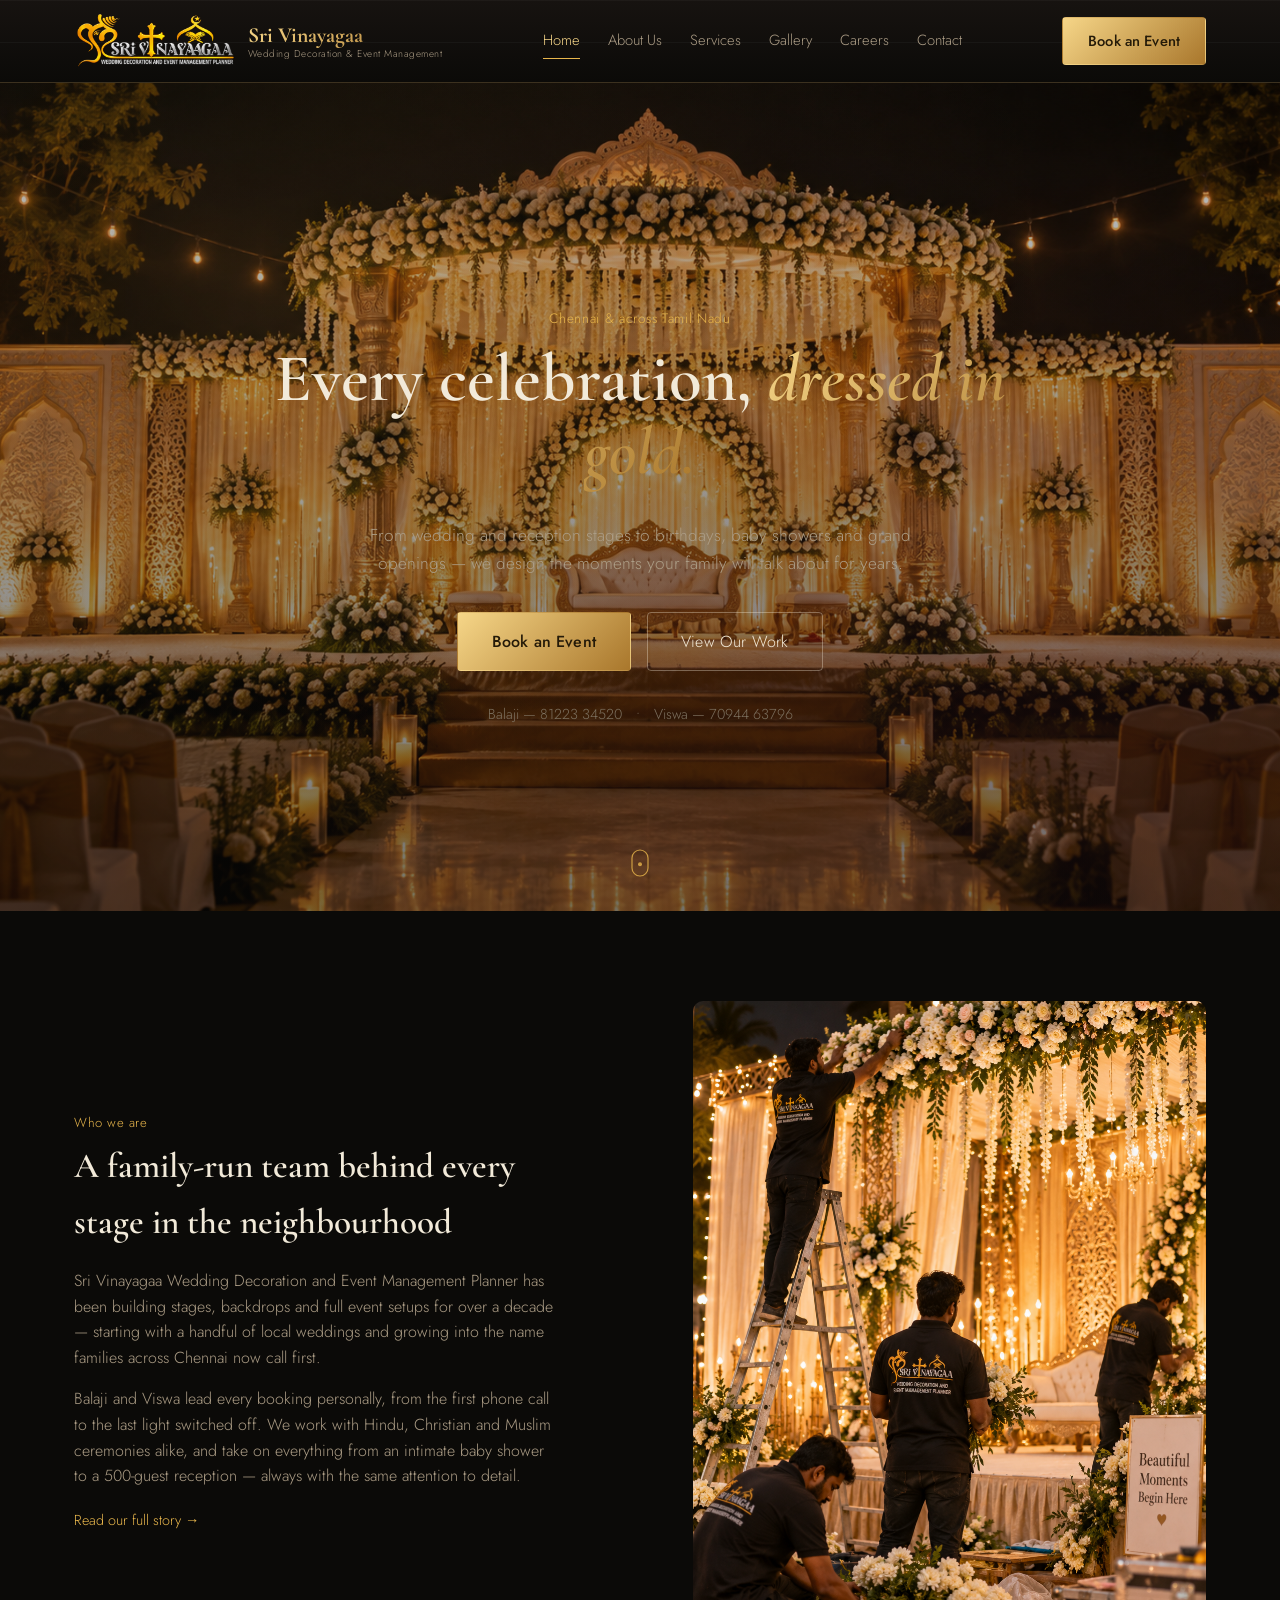
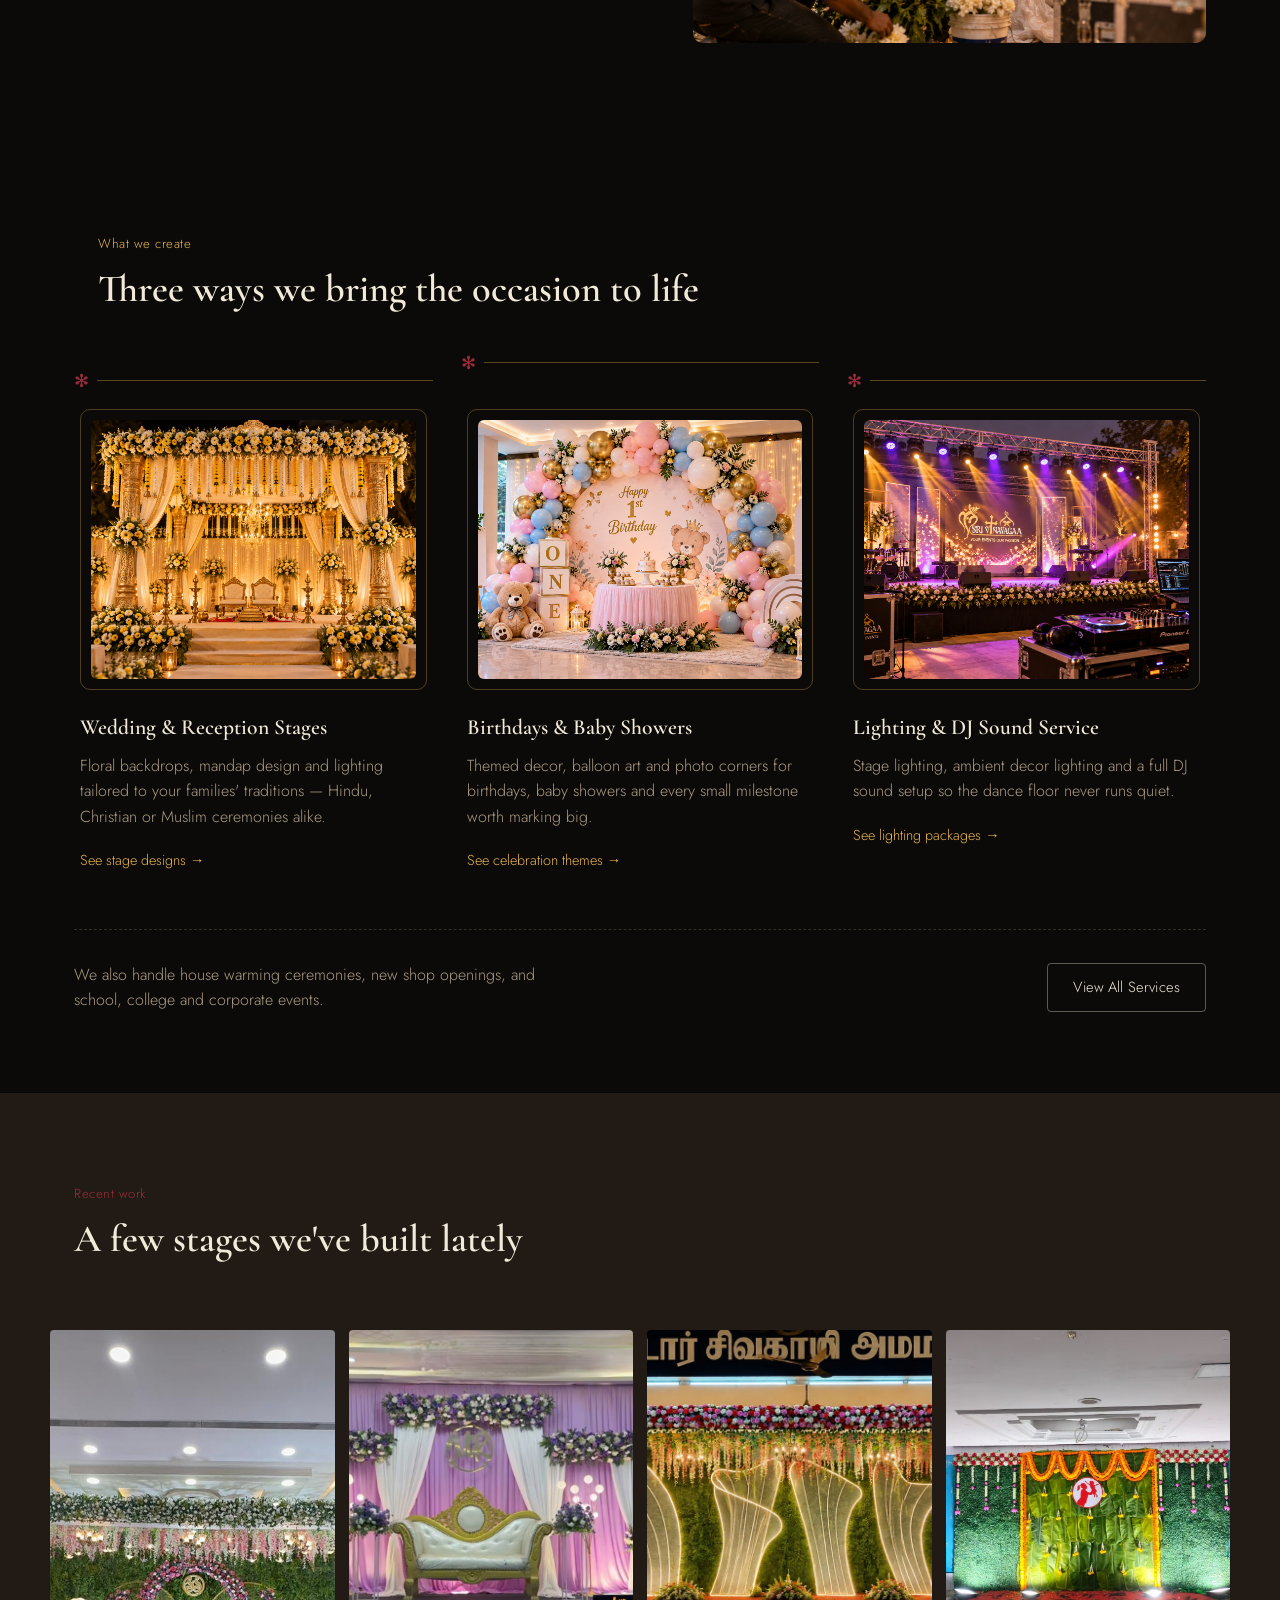
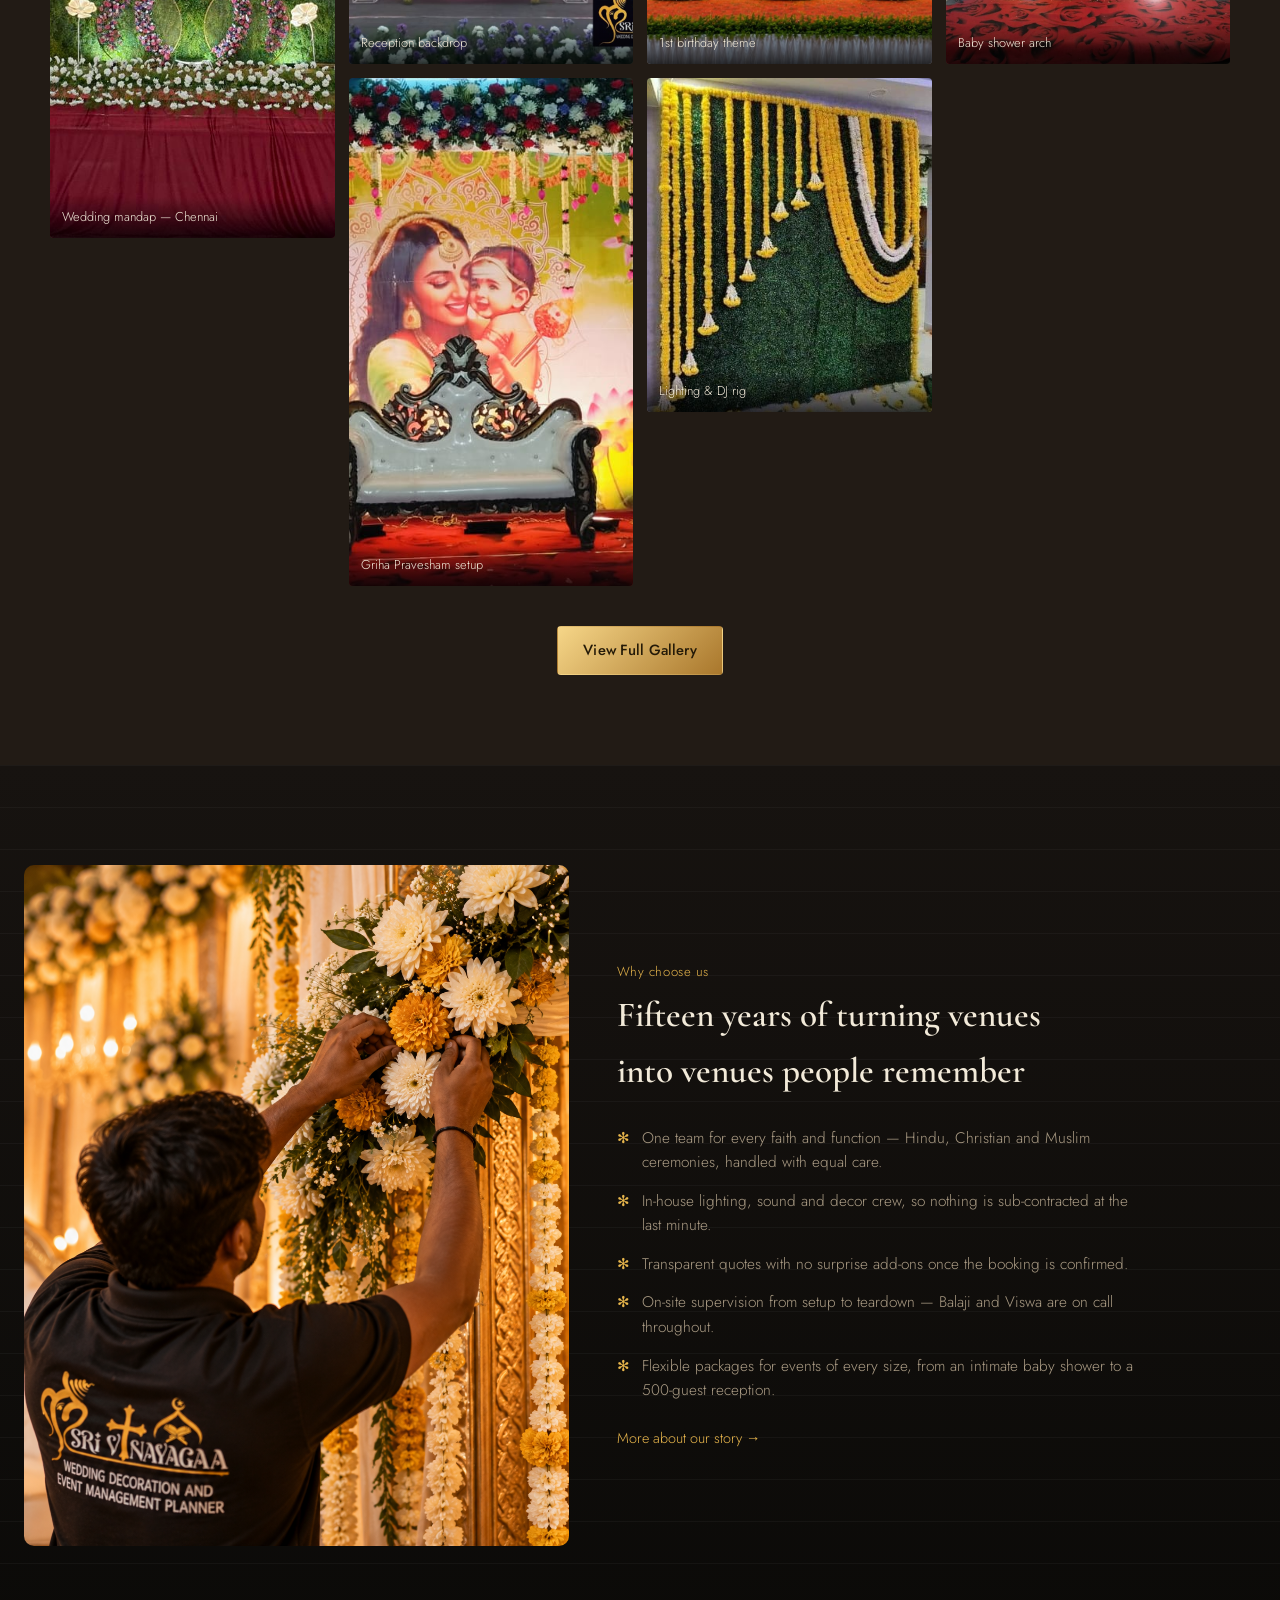
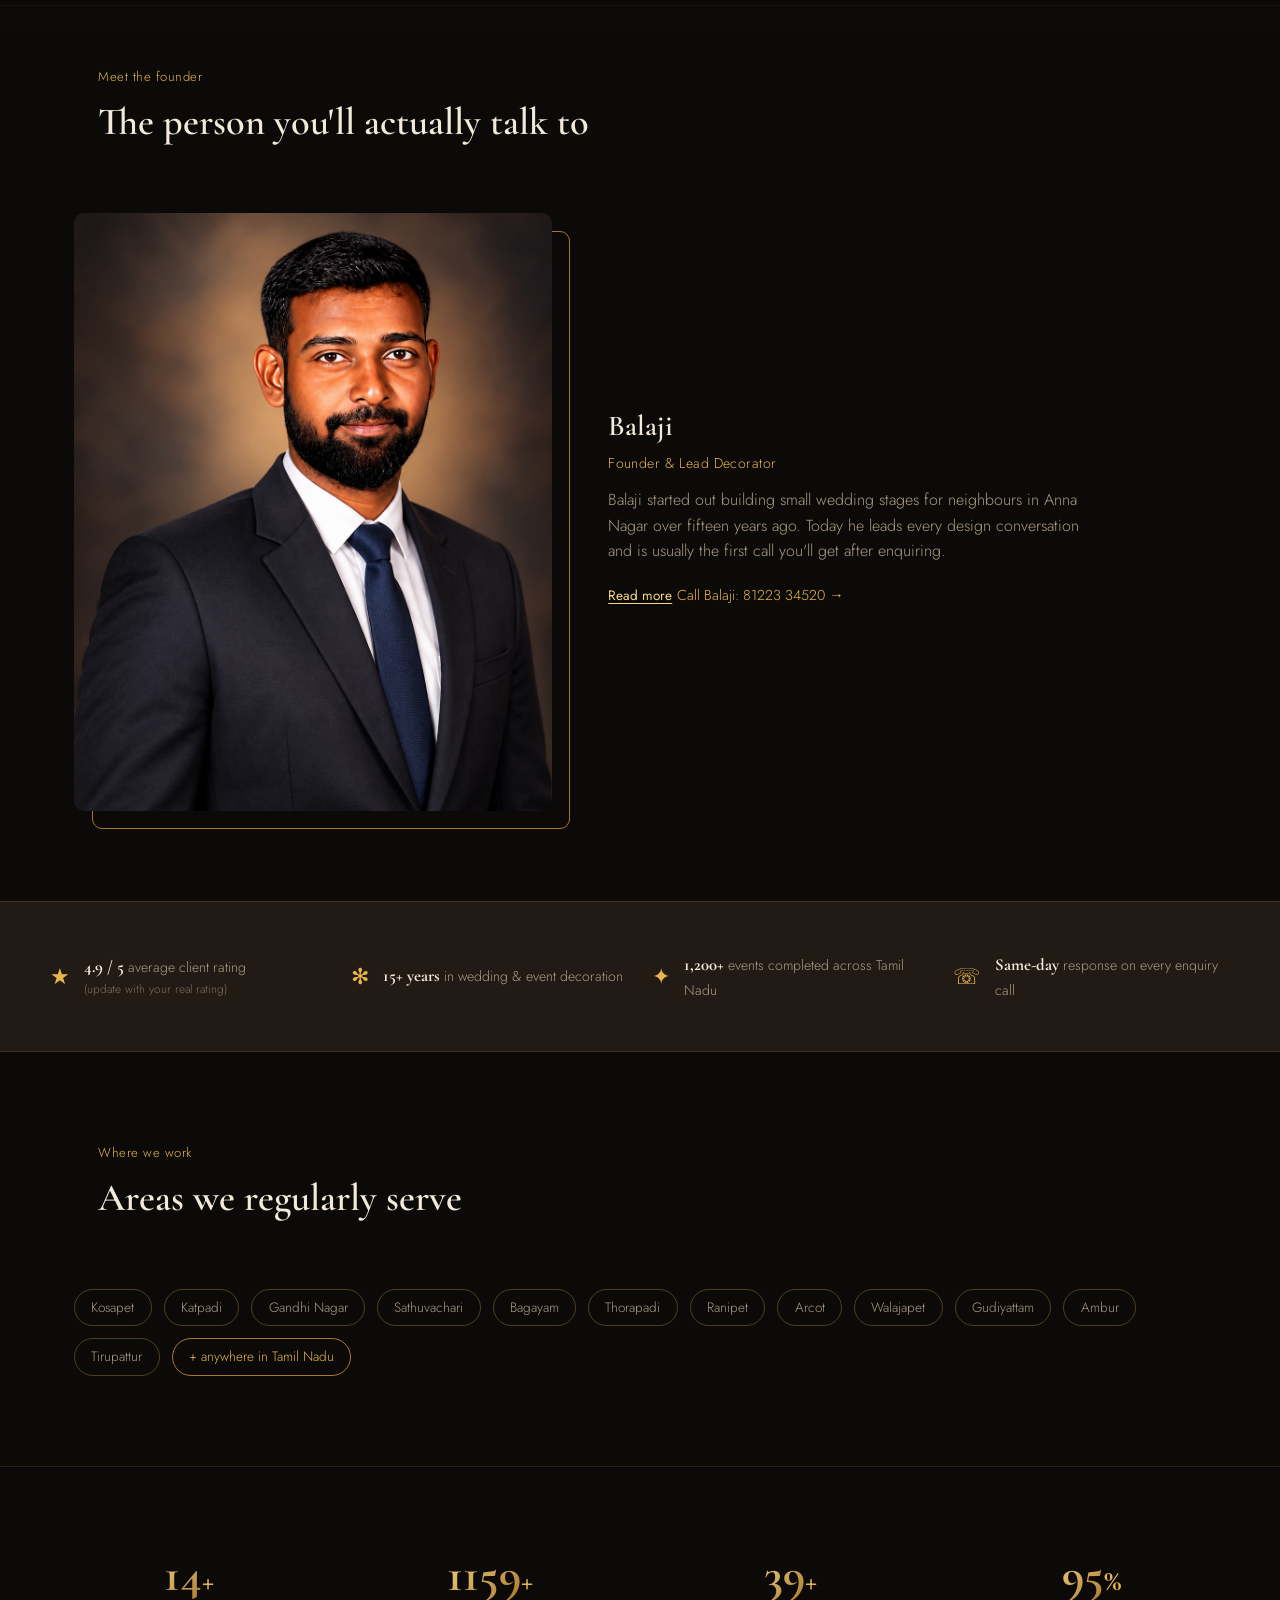
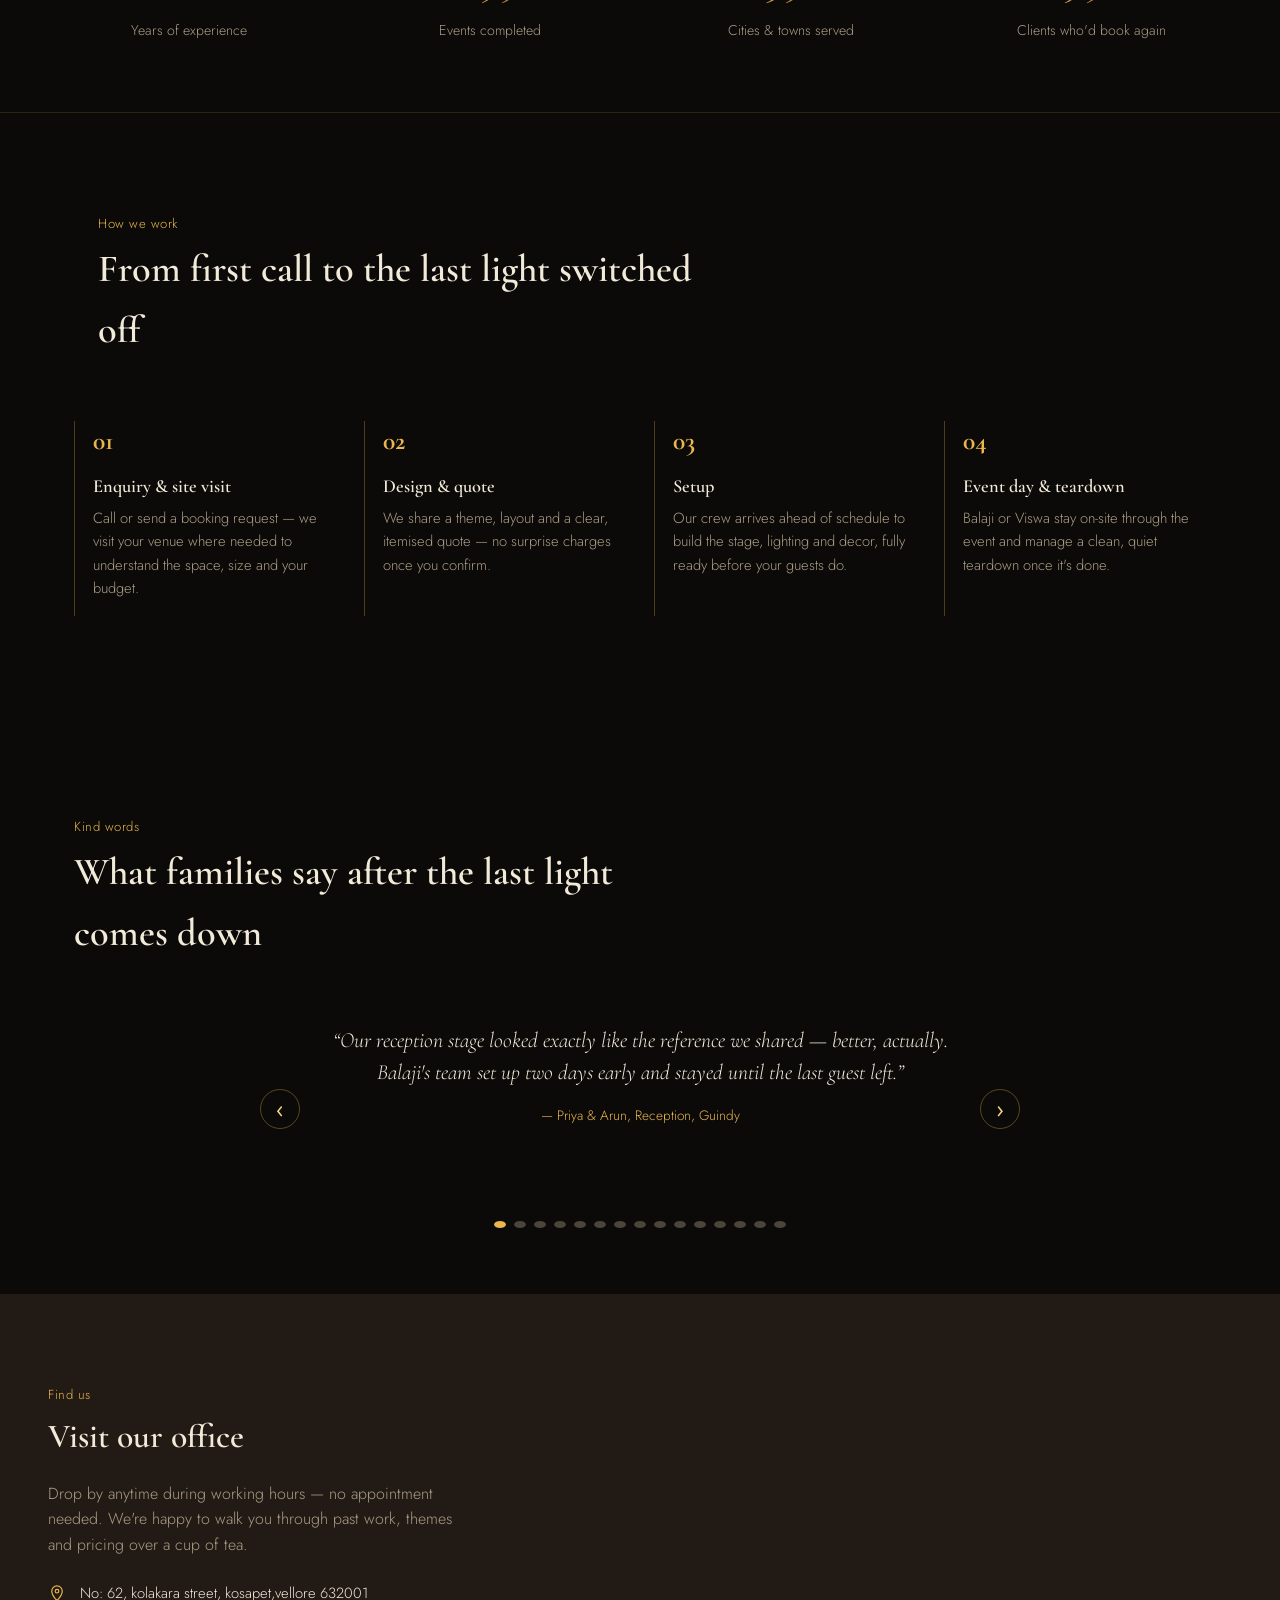
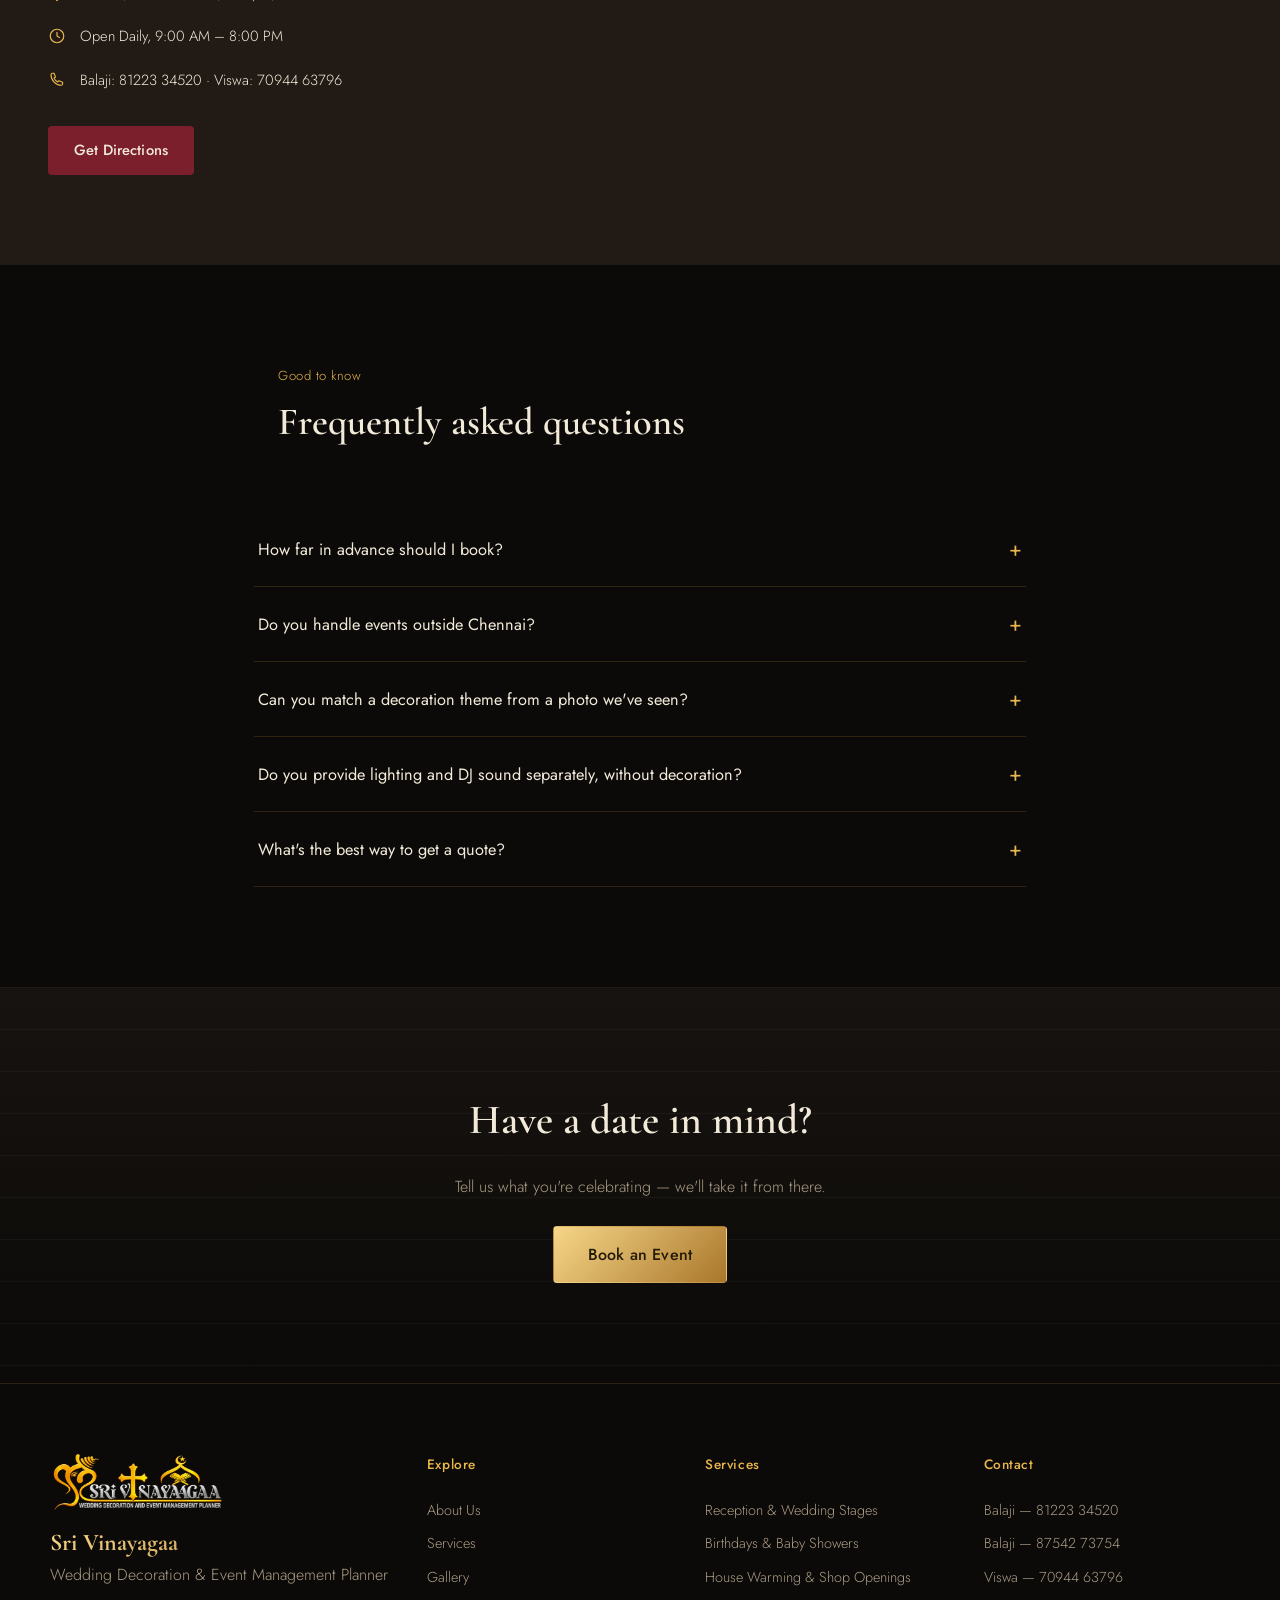
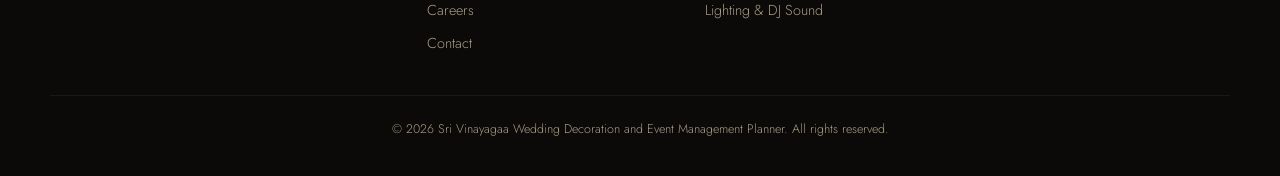
==== commit 3c8a04ae: "Update print statement from 'Hello' to 'Goodbye'" ====
--- a/index.html
+++ b/index.html
@@ -244,18 +244,18 @@
     <h2>Areas we regularly serve</h2>
   </div>
   <div class="area-chips">
-    <span>Anna Nagar</span>
-    <span>Velachery</span>
-    <span>Tambaram</span>
-    <span>Guindy</span>
-    <span>Porur</span>
-    <span>Adyar</span>
-    <span>Avadi</span>
-    <span>Chromepet</span>
-    <span>OMR</span>
-    <span>Kanchipuram</span>
-    <span>Coimbatore</span>
-    <span>Madurai</span>
+    <span>Kosapet</span>
+    <span>Katpadi</span>
+    <span>Gandhi Nagar</span>
+    <span>Sathuvachari</span>
+    <span>Bagayam</span>
+    <span>Thorapadi</span>
+    <span>Ranipet</span>
+    <span>Arcot</span>
+    <span>Walajapet</span>
+    <span>Gudiyattam</span>
+    <span>Ambur</span>
+    <span>Tirupattur</span>
     <span>+ anywhere in Tamil Nadu</span>
   </div>
 </section>
@@ -575,4 +575,4 @@
 
 <script src="js/script.js"></script>
 </body>
-</html>+</html>
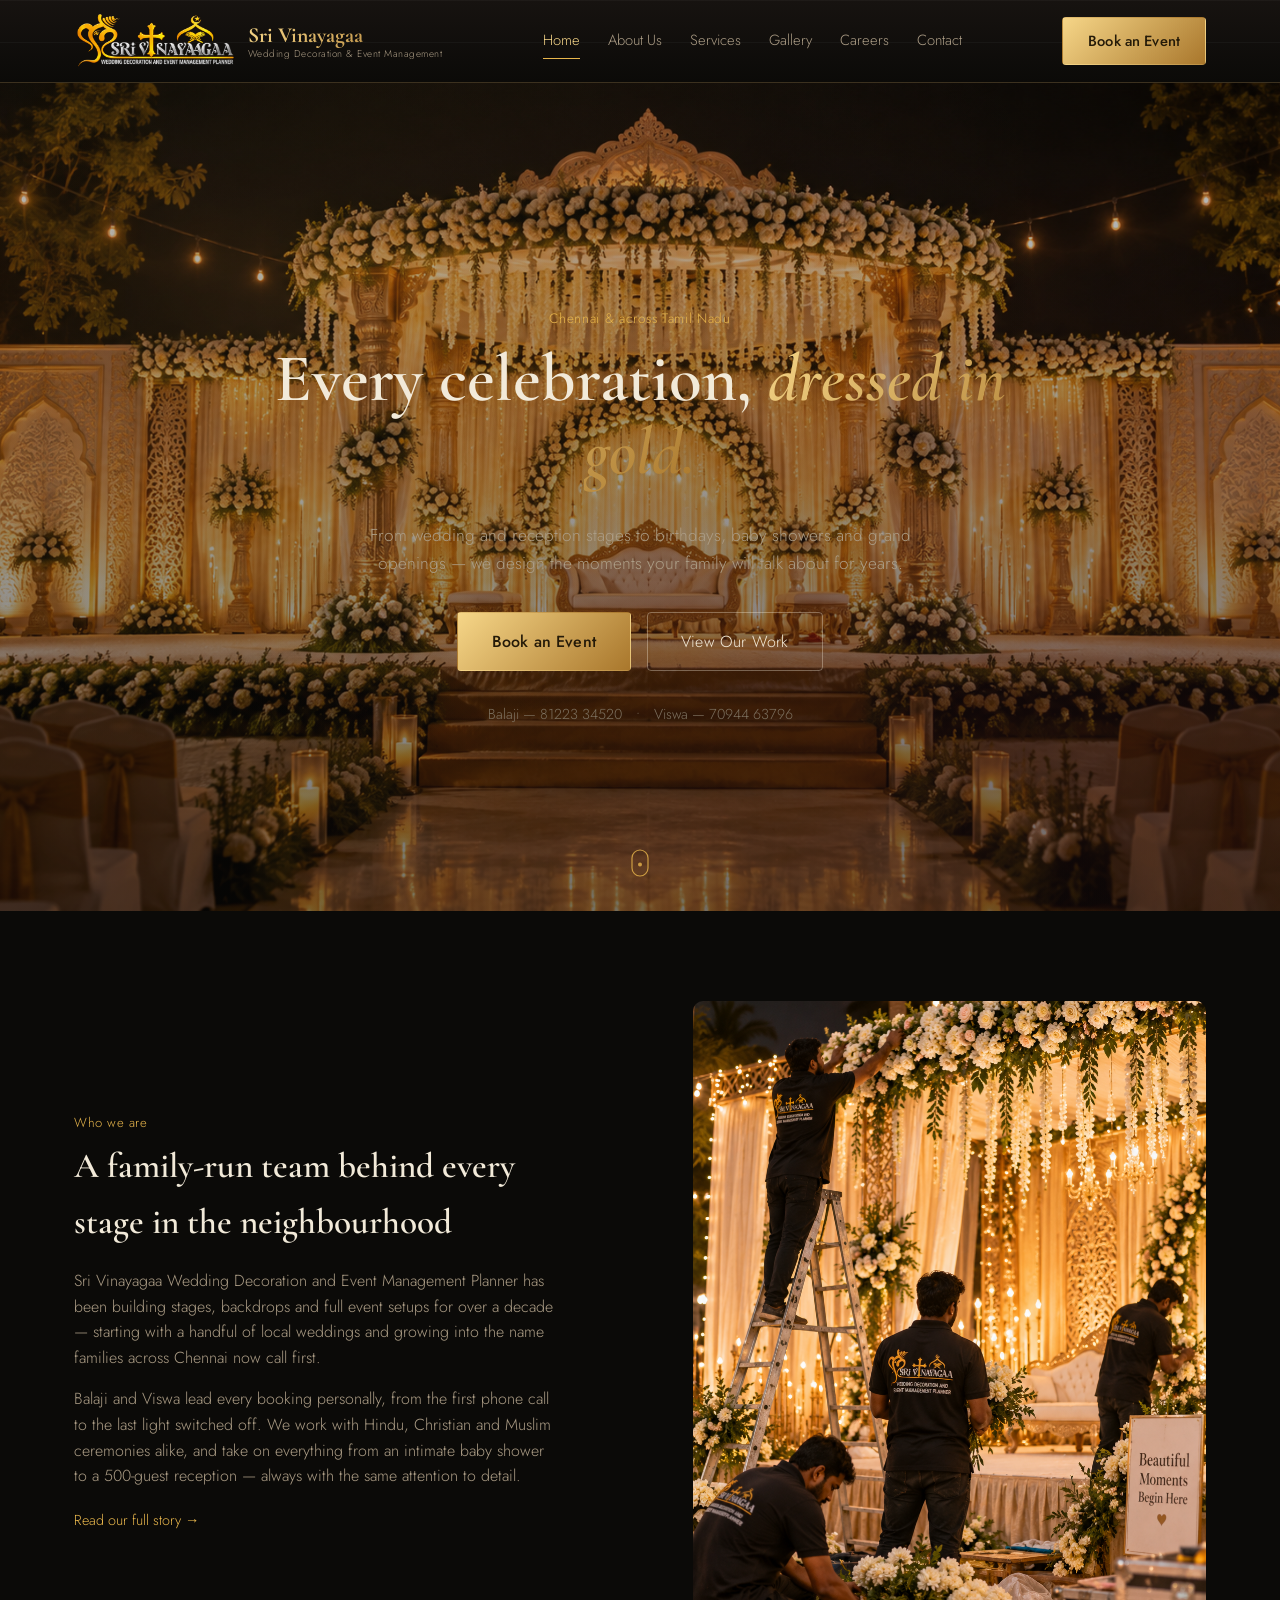
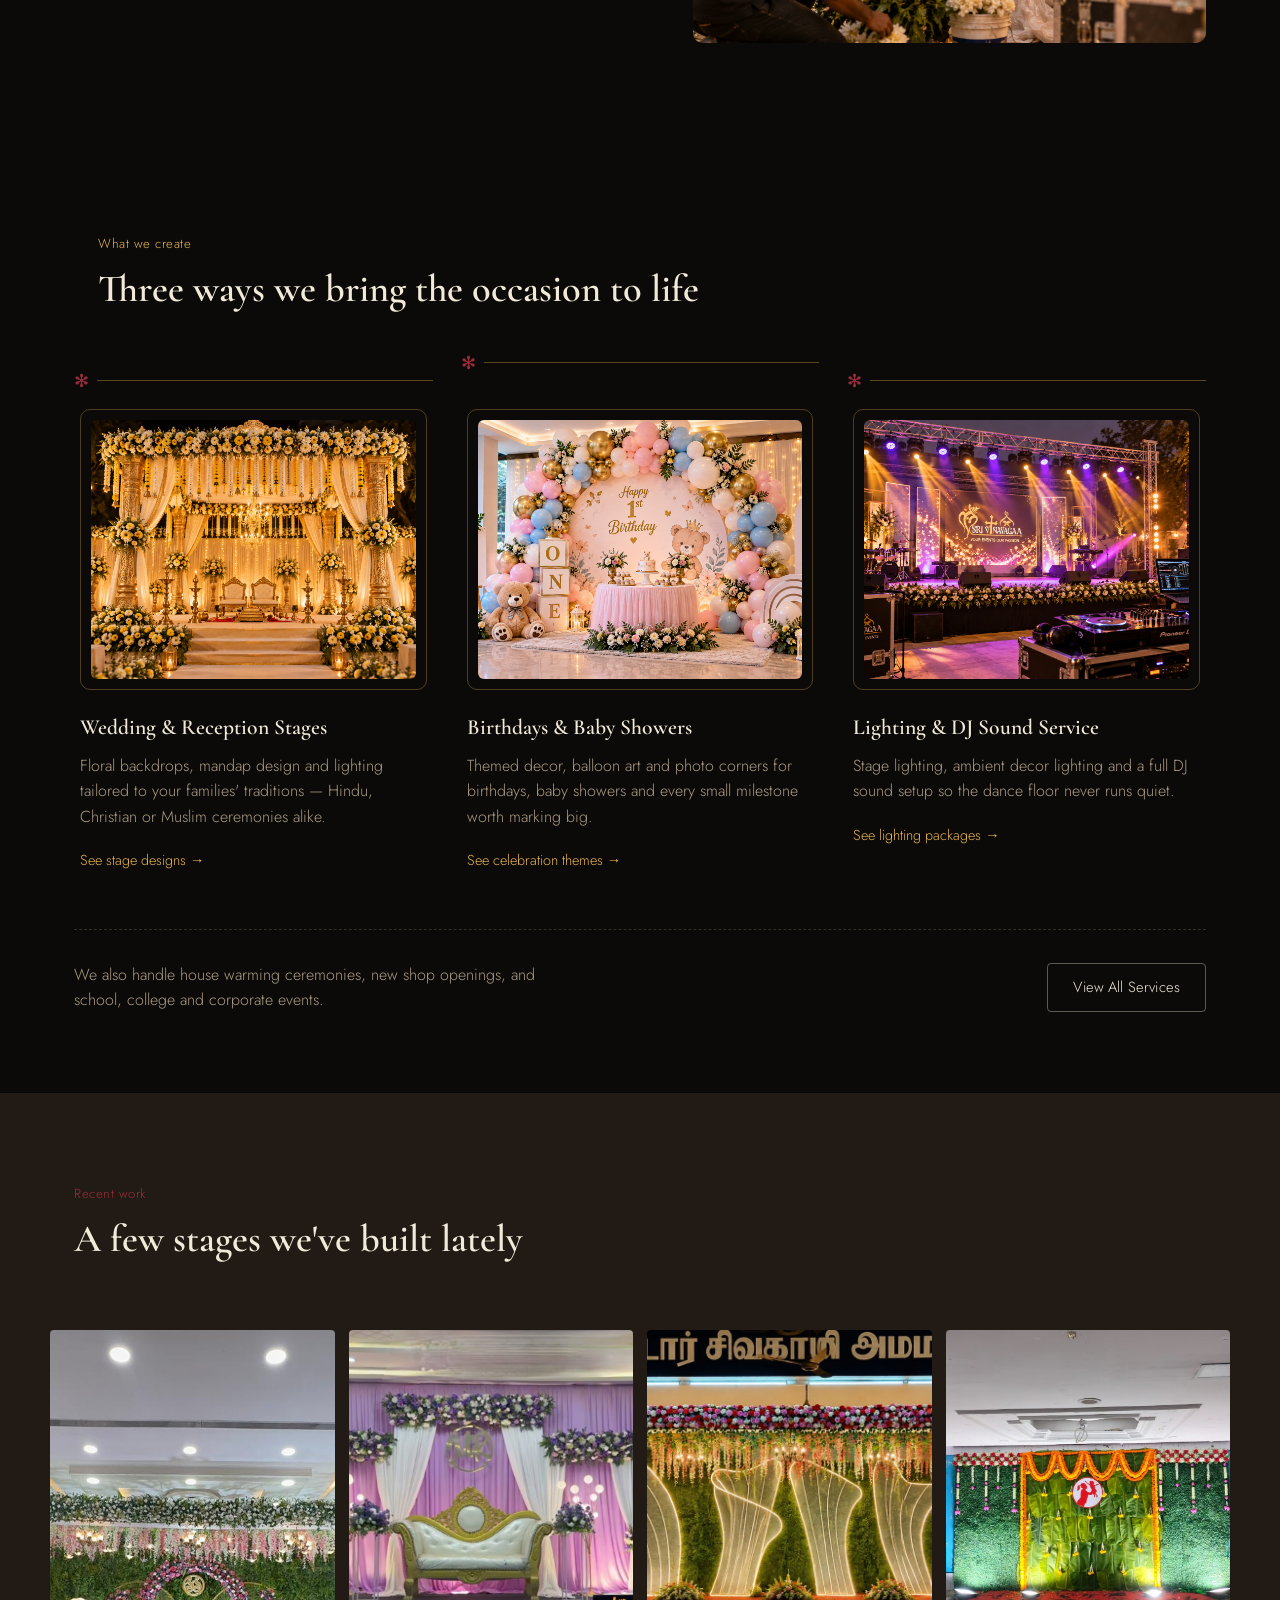
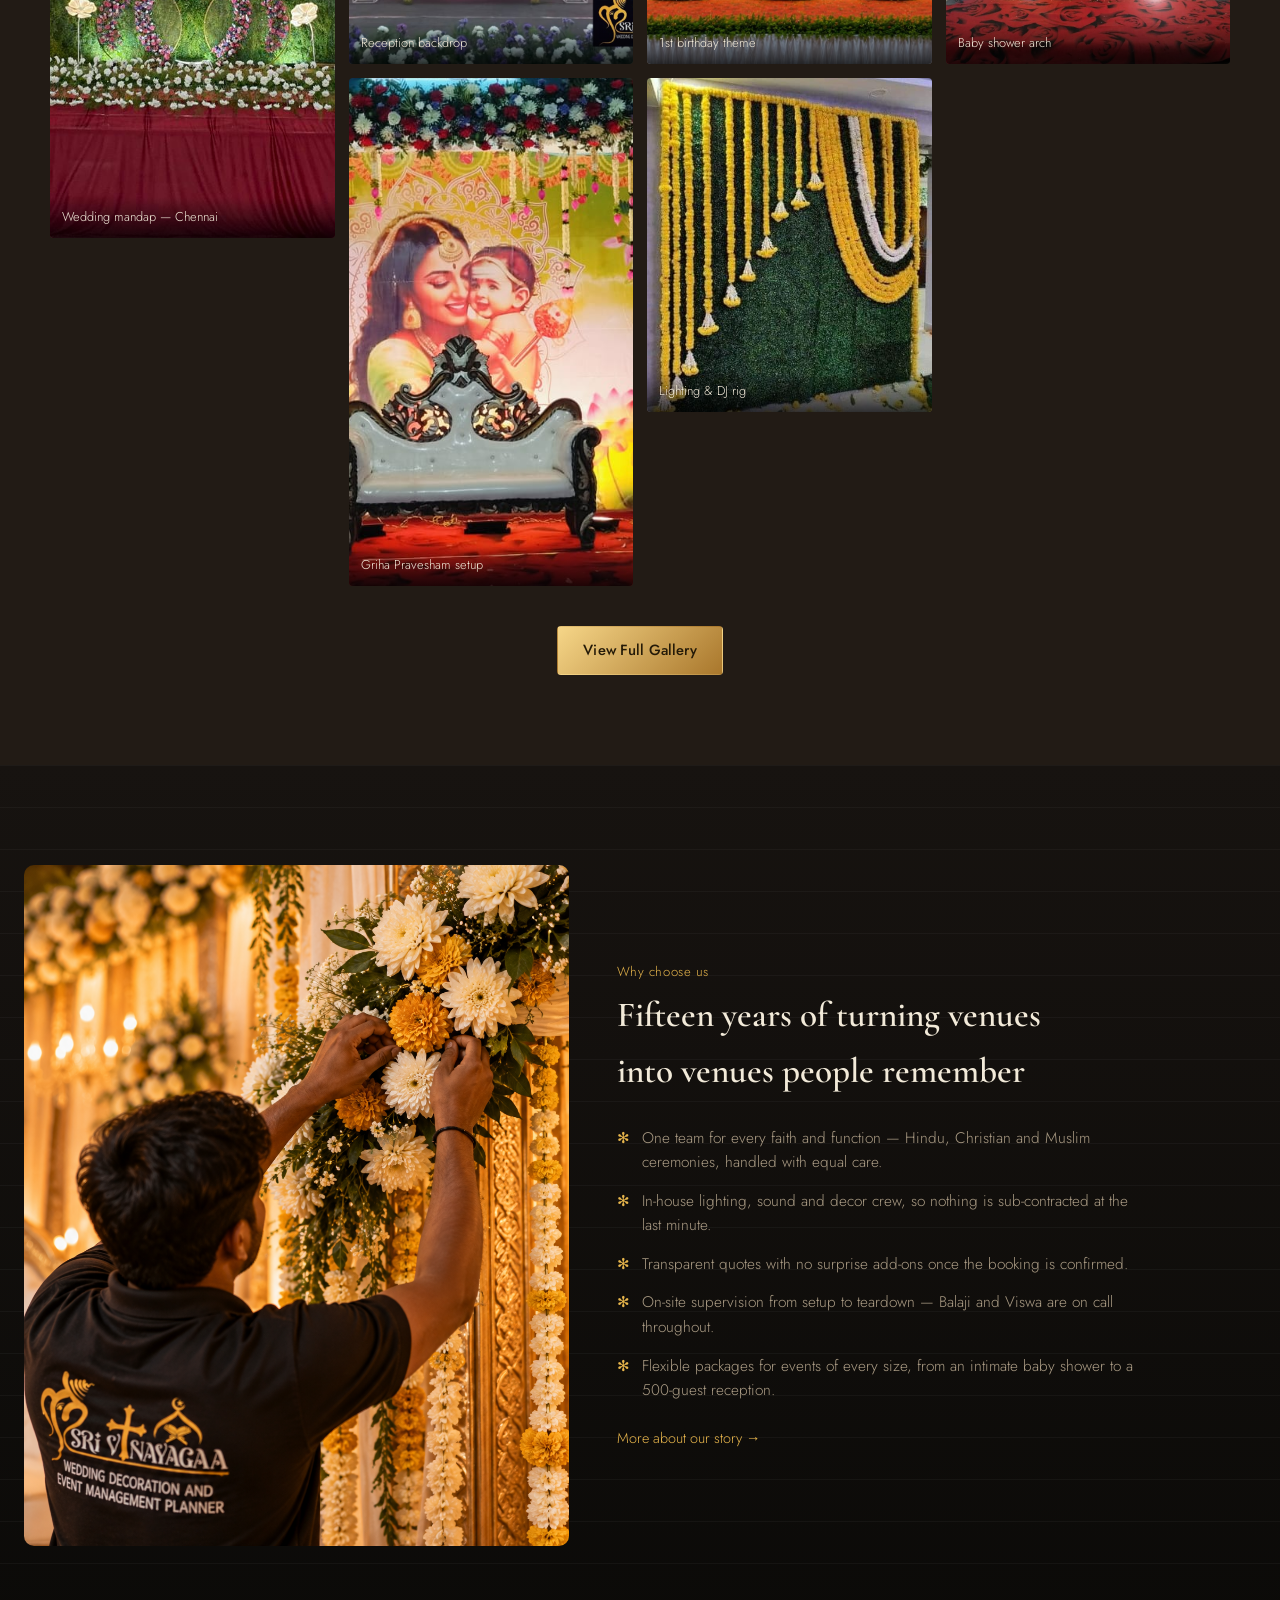
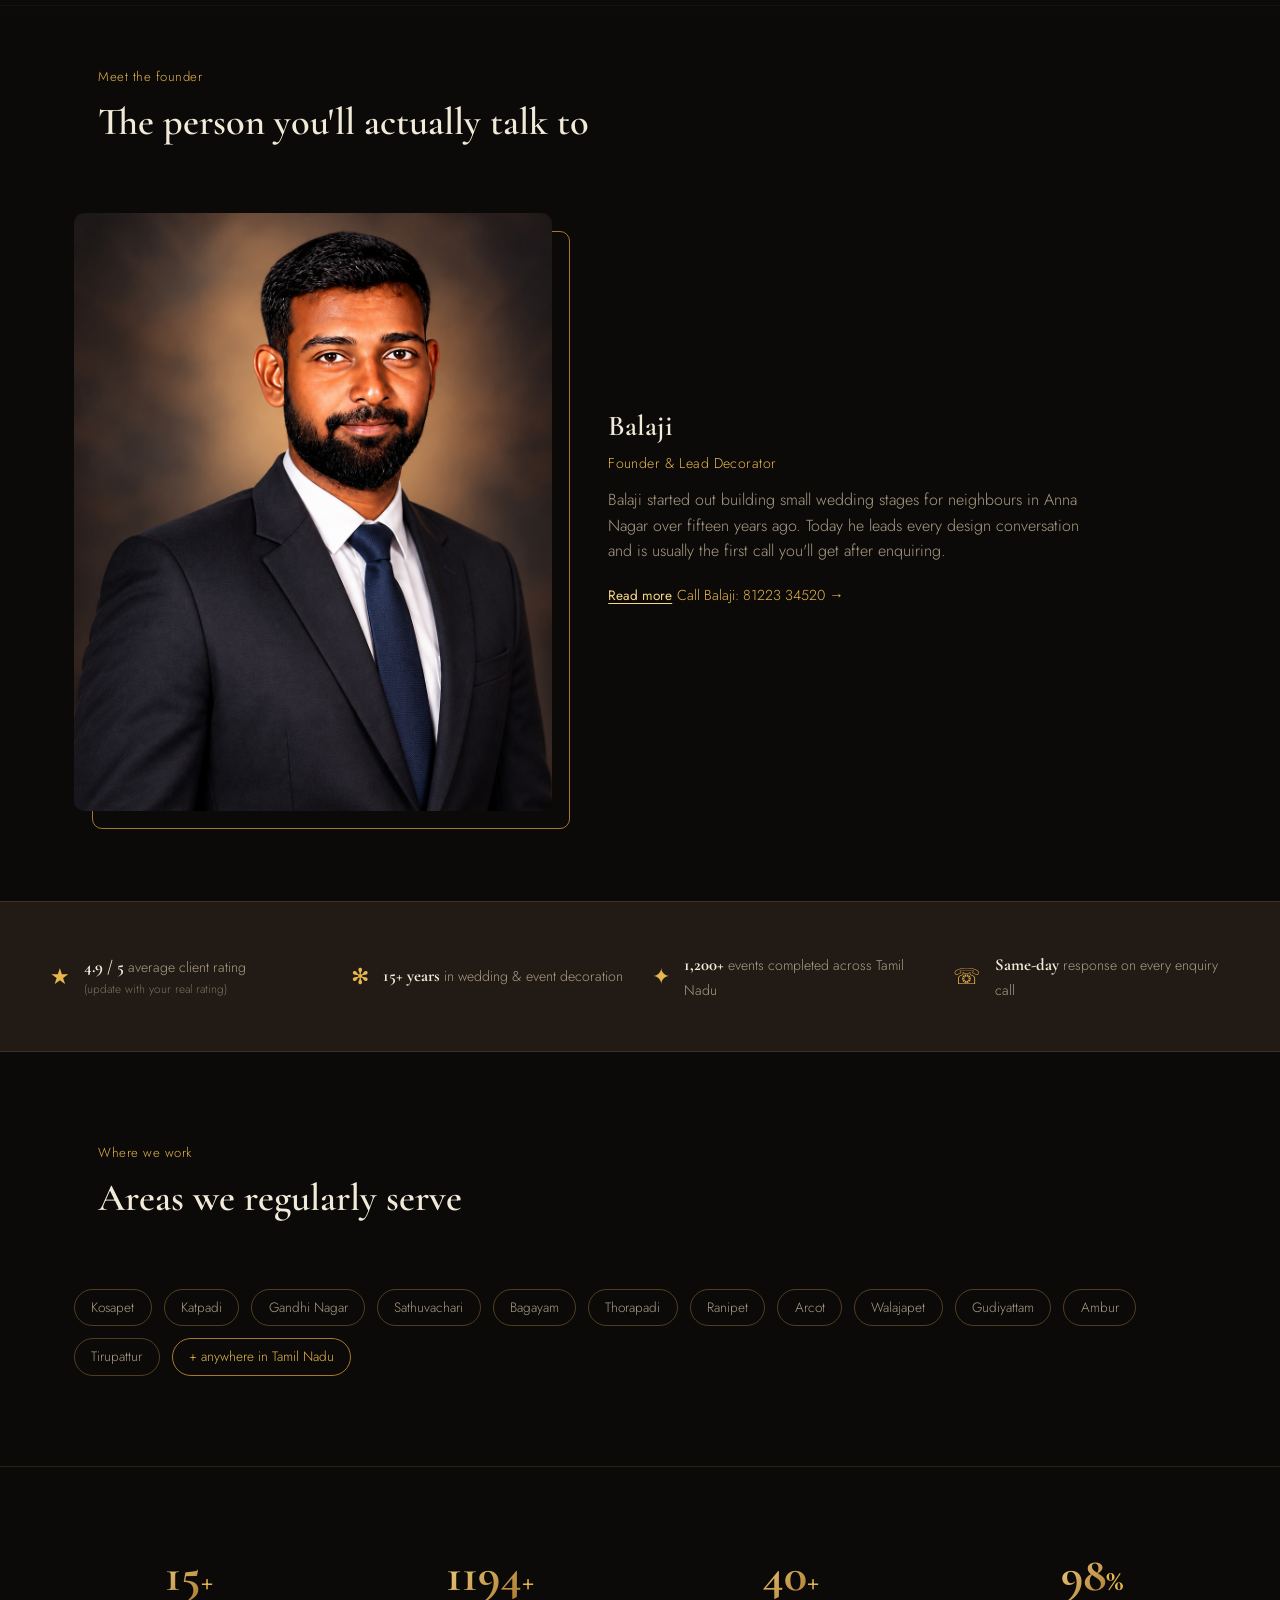
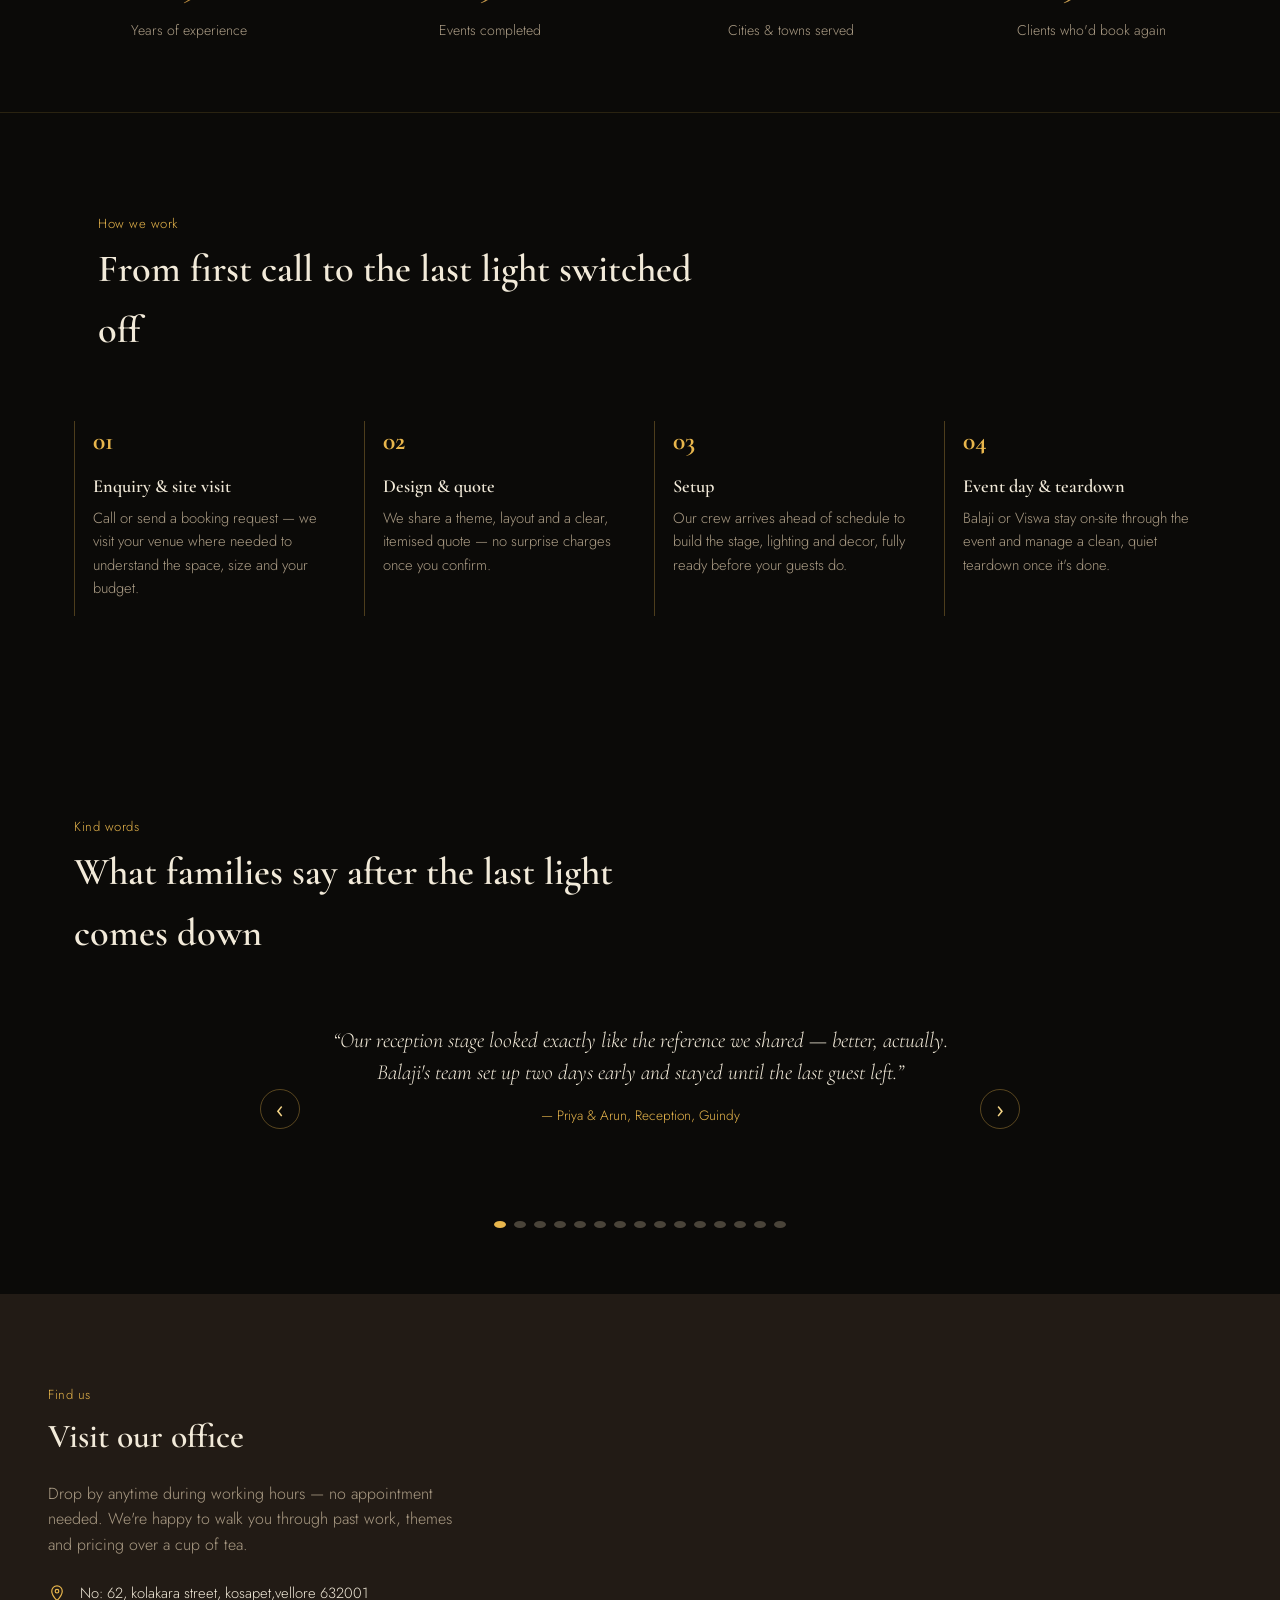
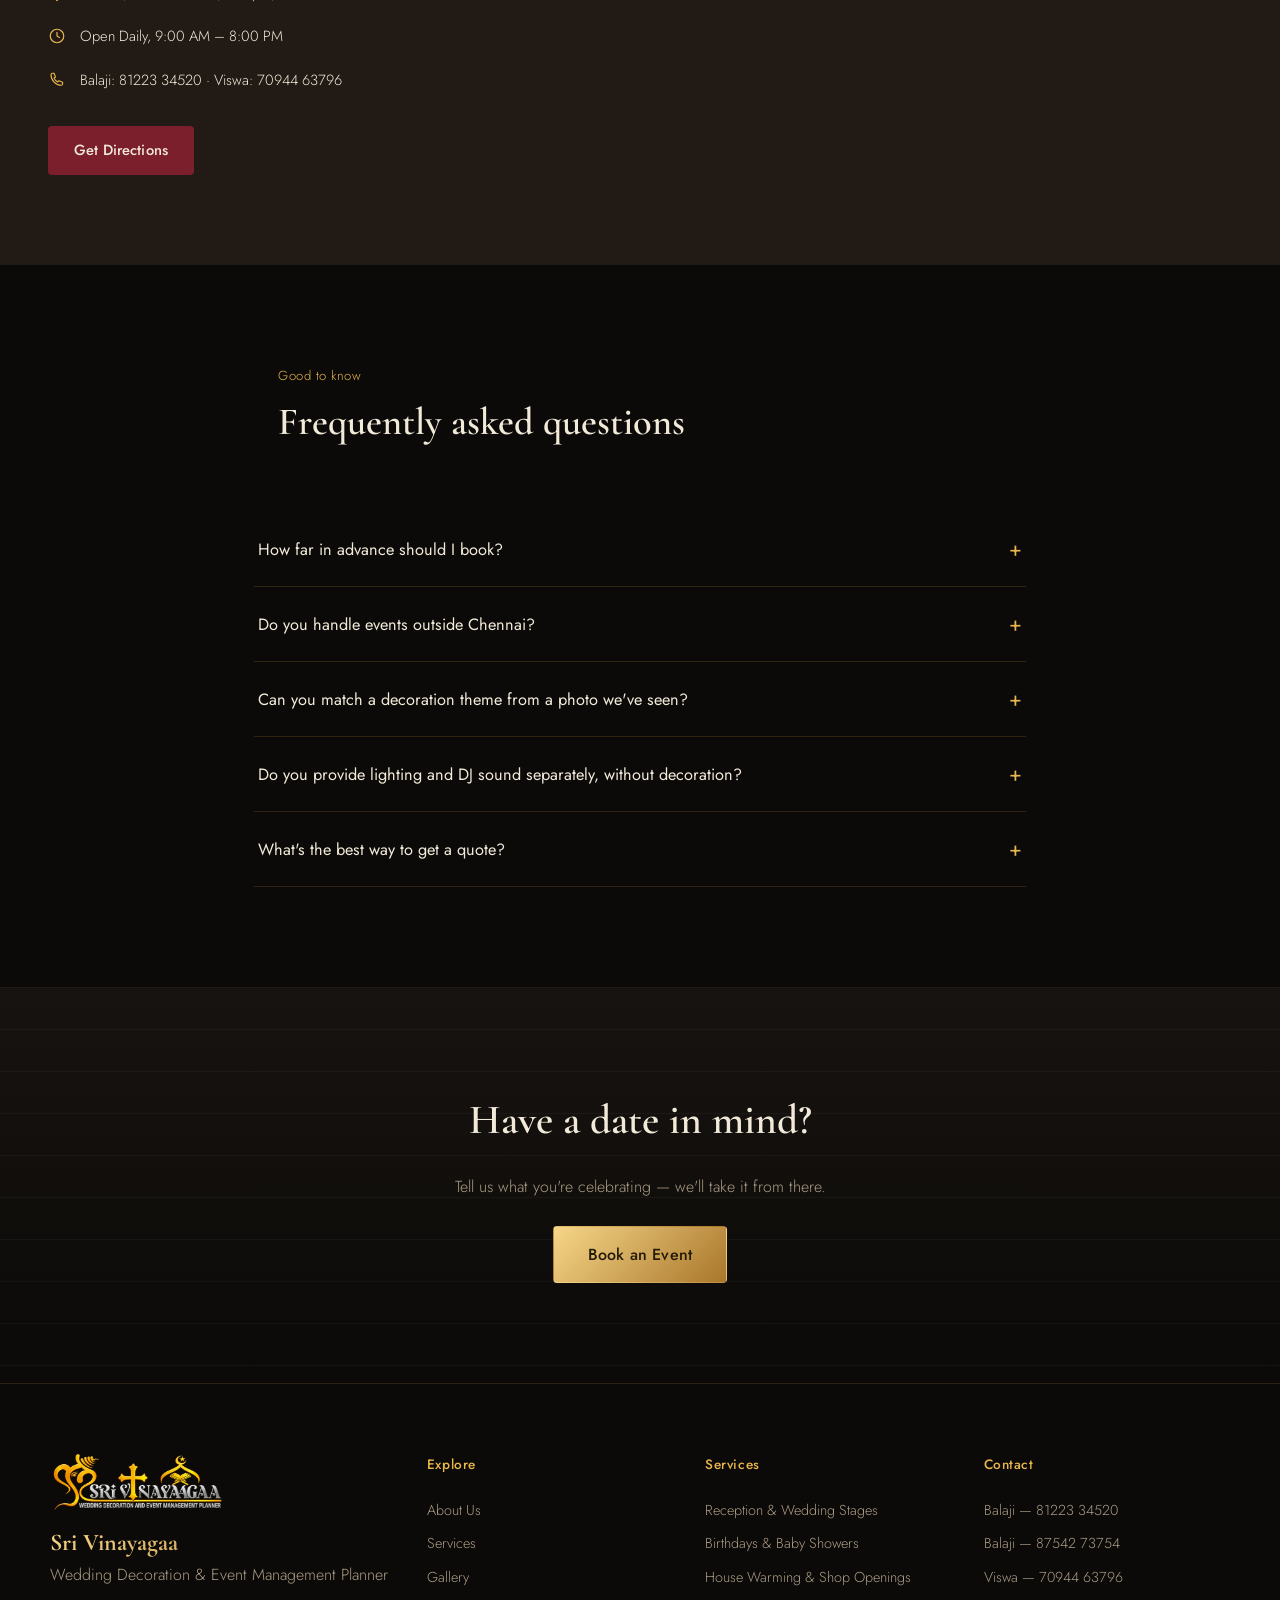
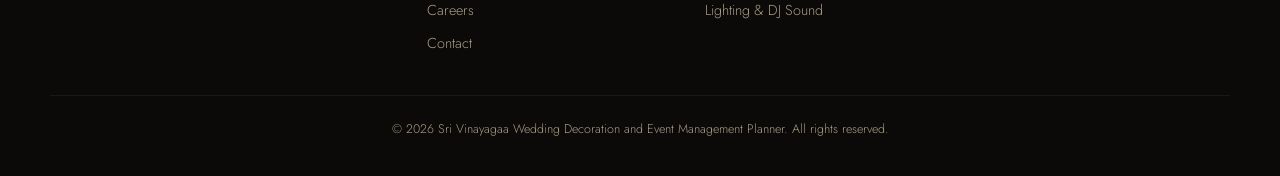
==== commit 9692d9f8: "Update index.html" ====
--- a/index.html
+++ b/index.html
@@ -435,13 +435,18 @@
     </ul>
     <a href="contact.html" class="btn btn-maroon">Get Directions</a>
   </div>
-  <div class="location-map">
-    <iframe
-      title="Sri Vinayagaa office location map"
-      src="https://www.google.com/maps?q=Anna%20Nagar,Chennai,Tamil%20Nadu&output=embed"
-      width="100%" height="100%" style="border:0;" allowfullscreen="" loading="lazy"
-      referrerpolicy="no-referrer-when-downgrade">
-    </iframe>
+ <div class="location-map">
+  <iframe
+    title="Sri Vinayagaa office location map"
+    src="https://www.google.com/maps/embed?pb=!1m16!1m12!1m3!1d62219.2142507566!2d79.12358226086933!3d12.926935978365954!2m3!1f0!2f0!3f0!3m2!1i1024!2i768!4f13.1!2m1!1sNo%3A%2062%2C%20kolakara%20street%2C%20kosapet%2Cvellore%20632001!5e0!3m2!1sen!2sin!4v1791050883454!5m2!1sen!2sin"
+    width="100%"
+    height="100%"
+    style="border:0;"
+    allowfullscreen=""
+    loading="lazy"
+    referrerpolicy="strict-origin-when-cross-origin">
+  </iframe>
+</div>
   </div>
 </section>
 
